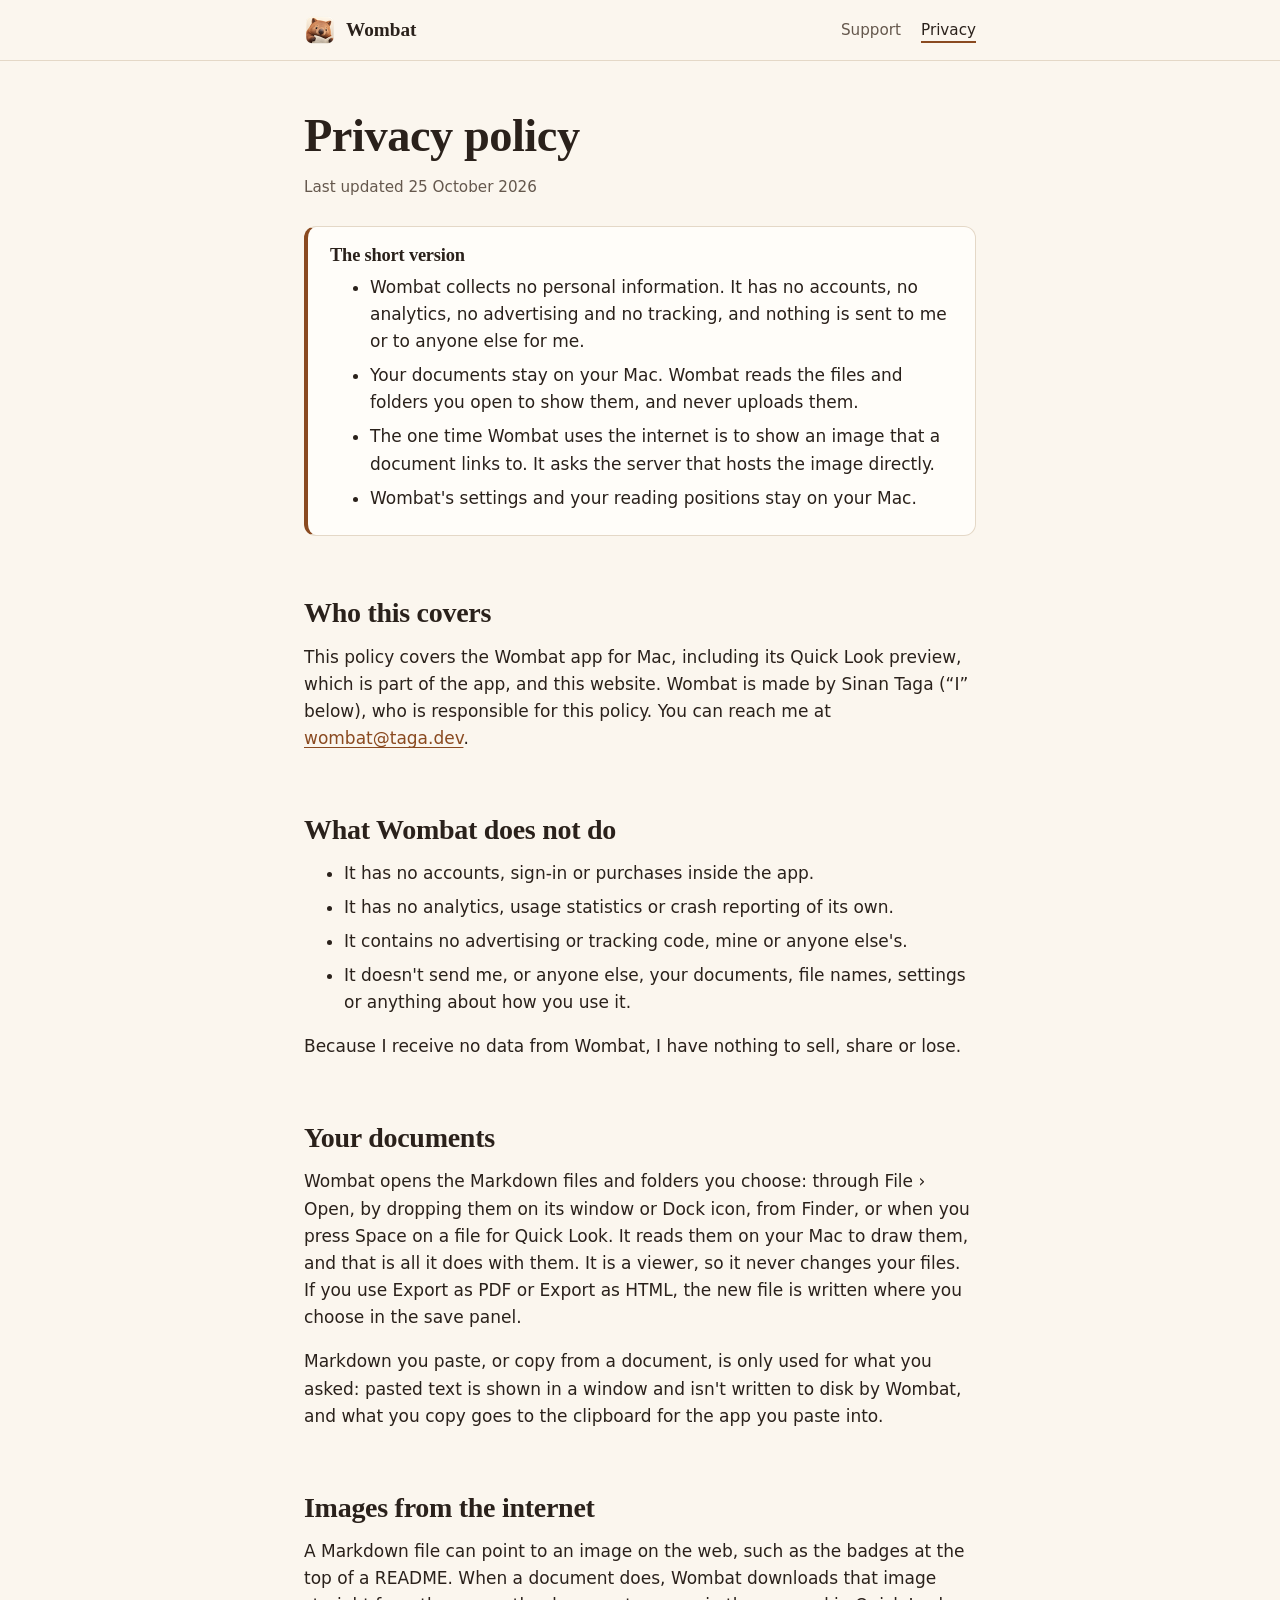
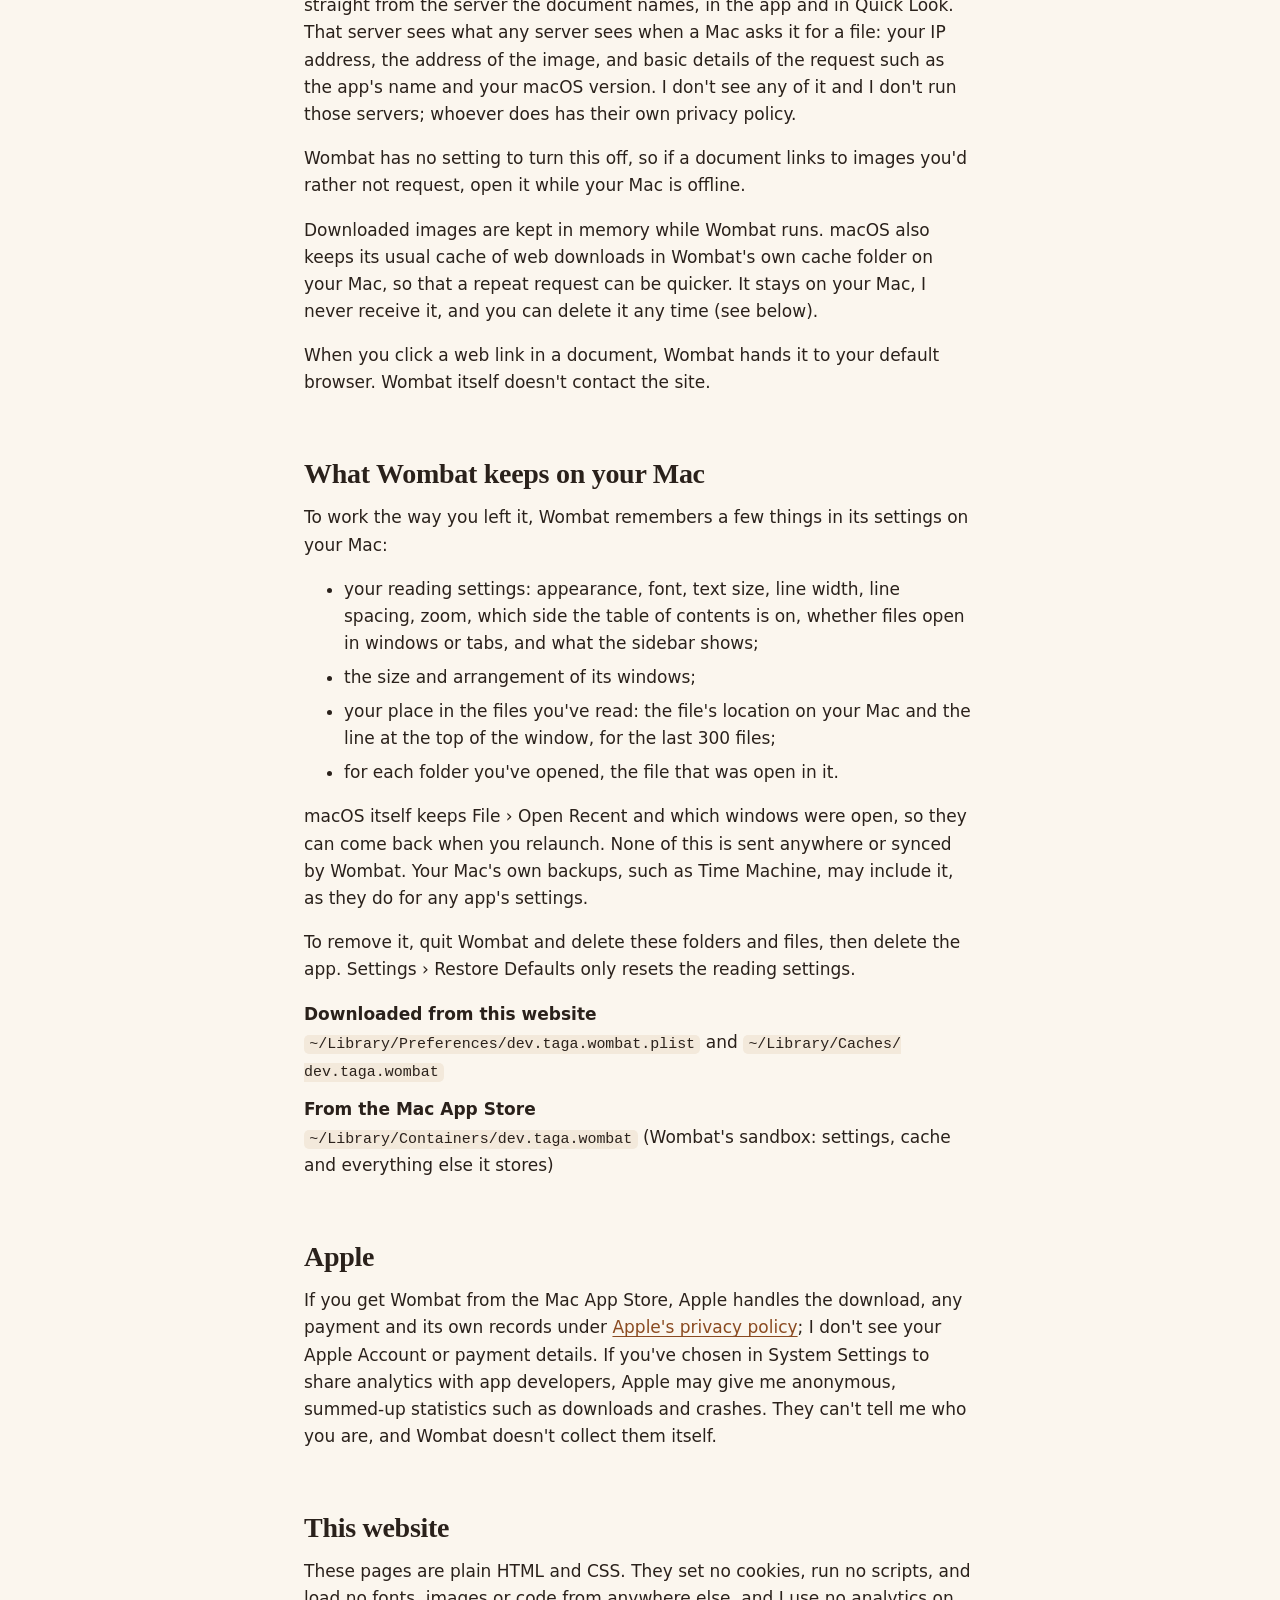
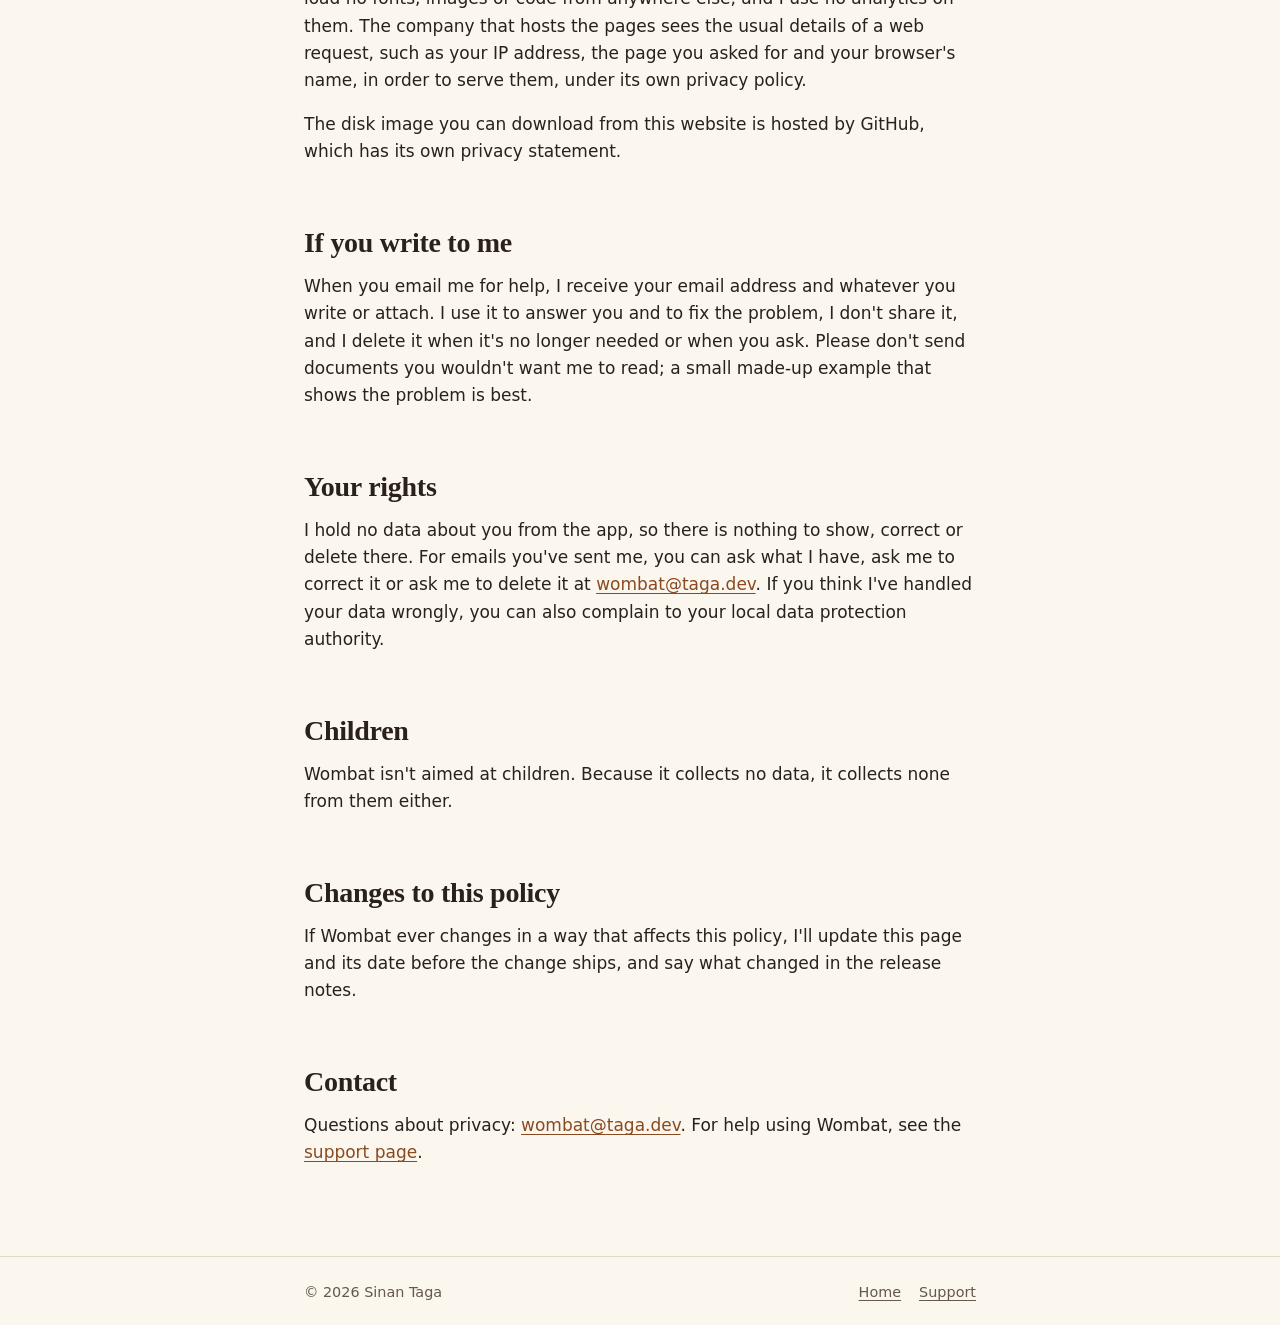
==== privacy.html @ 370853a5 "Site from md-viewer 182ed36" ====
<!doctype html>
<html lang="en">
<head>
<meta charset="utf-8">
<meta name="viewport" content="width=device-width, initial-scale=1">
<title>Privacy policy – Wombat</title>
<meta name="description" content="Wombat's privacy policy: no accounts, no analytics, no tracking. Your documents and settings stay on your Mac.">
<meta name="theme-color" content="#fbf6ee" media="(prefers-color-scheme: light)">
<meta name="theme-color" content="#16110d" media="(prefers-color-scheme: dark)">
<link rel="icon" type="image/png" href="img/icon-64.png">
<link rel="apple-touch-icon" href="img/icon-256.png">
<link rel="stylesheet" href="site.css">
</head>
<body>

<header class="site-header">
  <div class="wrap bar">
    <a class="brand" href="index.html"><img src="img/icon-64.png" width="32" height="32" alt="">Wombat</a>
    <nav aria-label="Main">
      <a href="support.html">Support</a>
      <a href="privacy.html" aria-current="page">Privacy</a>
    </nav>
  </div>
</header>

<main class="page">
  <div class="wrap">
    <h1>Privacy policy</h1>
    <p class="meta">Last updated <time datetime="2026-10-25">25 October 2026</time></p>

    <div class="summary">
      <h2>The short version</h2>
      <ul>
        <li>Wombat collects no personal information. It has no accounts, no analytics, no advertising and no tracking, and nothing is sent to me or to anyone else for me.</li>
        <li>Your documents stay on your Mac. Wombat reads the files and folders you open to show them, and never uploads them.</li>
        <li>The one time Wombat uses the internet is to show an image that a document links to. It asks the server that hosts the image directly.</li>
        <li>Wombat's settings and your reading positions stay on your Mac.</li>
      </ul>
    </div>

    <h2 id="who">Who this covers</h2>
    <p>This policy covers the Wombat app for Mac, including its Quick Look preview, which is part of the app, and this website. Wombat is made by Sinan Taga (&ldquo;I&rdquo; below), who is responsible for this policy. You can reach me at <a href="mailto:wombat@taga.dev">wombat@taga.dev</a>.</p>

    <h2 id="not-collected">What Wombat does not do</h2>
    <ul>
      <li>It has no accounts, sign-in or purchases inside the app.</li>
      <li>It has no analytics, usage statistics or crash reporting of its own.</li>
      <li>It contains no advertising or tracking code, mine or anyone else's.</li>
      <li>It doesn't send me, or anyone else, your documents, file names, settings or anything about how you use it.</li>
    </ul>
    <p>Because I receive no data from Wombat, I have nothing to sell, share or lose.</p>

    <h2 id="documents">Your documents</h2>
    <p>Wombat opens the Markdown files and folders you choose: through File &rsaquo; Open, by dropping them on its window or Dock icon, from Finder, or when you press Space on a file for Quick Look. It reads them on your Mac to draw them, and that is all it does with them. It is a viewer, so it never changes your files. If you use Export as PDF or Export as HTML, the new file is written where you choose in the save panel.</p>
    <p>Markdown you paste, or copy from a document, is only used for what you asked: pasted text is shown in a window and isn't written to disk by Wombat, and what you copy goes to the clipboard for the app you paste into.</p>

    <h2 id="images">Images from the internet</h2>
    <p>A Markdown file can point to an image on the web, such as the badges at the top of a README. When a document does, Wombat downloads that image straight from the server the document names, in the app and in Quick Look. That server sees what any server sees when a Mac asks it for a file: your IP address, the address of the image, and basic details of the request such as the app's name and your macOS version. I don't see any of it and I don't run those servers; whoever does has their own privacy policy.</p>
    <p>Wombat has no setting to turn this off, so if a document links to images you'd rather not request, open it while your Mac is offline.</p>
    <p>Downloaded images are kept in memory while Wombat runs. macOS also keeps its usual cache of web downloads in Wombat's own cache folder on your Mac, so that a repeat request can be quicker. It stays on your Mac, I never receive it, and you can delete it any time (see below).</p>
    <p>When you click a web link in a document, Wombat hands it to your default browser. Wombat itself doesn't contact the site.</p>

    <h2 id="stored">What Wombat keeps on your Mac</h2>
    <p>To work the way you left it, Wombat remembers a few things in its settings on your Mac:</p>
    <ul>
      <li>your reading settings: appearance, font, text size, line width, line spacing, zoom, which side the table of contents is on, whether files open in windows or tabs, and what the sidebar shows;</li>
      <li>the size and arrangement of its windows;</li>
      <li>your place in the files you've read: the file's location on your Mac and the line at the top of the window, for the last 300 files;</li>
      <li>for each folder you've opened, the file that was open in it.</li>
    </ul>
    <p>macOS itself keeps File &rsaquo; Open Recent and which windows were open, so they can come back when you relaunch. None of this is sent anywhere or synced by Wombat. Your Mac's own backups, such as Time Machine, may include it, as they do for any app's settings.</p>
    <p>To remove it, quit Wombat and delete these folders and files, then delete the app. Settings &rsaquo; Restore Defaults only resets the reading settings.</p>
    <!-- Bundle IDs and paths below must match the shipped builds. If the App Store build uses another bundle ID, update them. -->
    <dl class="paths">
      <dt>Downloaded from this website</dt>
      <dd><code>~/Library/<wbr>Preferences/<wbr>dev.taga.wombat.plist</code> and <code>~/Library/<wbr>Caches/<wbr>dev.taga.wombat</code></dd>
      <dt>From the Mac App Store</dt>
      <dd><code>~/Library/<wbr>Containers/<wbr>dev.taga.wombat</code> (Wombat's sandbox: settings, cache and everything else it stores)</dd>
    </dl>

    <h2 id="apple">Apple</h2>
    <p>If you get Wombat from the Mac App Store, Apple handles the download, any payment and its own records under <a href="https://www.apple.com/legal/privacy/">Apple's privacy policy</a>; I don't see your Apple Account or payment details. If you've chosen in System Settings to share analytics with app developers, Apple may give me anonymous, summed-up statistics such as downloads and crashes. They can't tell me who you are, and Wombat doesn't collect them itself.</p>

    <h2 id="website">This website</h2>
    <p>These pages are plain HTML and CSS. They set no cookies, run no scripts, and load no fonts, images or code from anywhere else, and I use no analytics on them. The company that hosts the pages sees the usual details of a web request, such as your IP address, the page you asked for and your browser's name, in order to serve them, under its own privacy policy.</p>
    <!-- If the disk image is hosted somewhere other than GitHub Releases, change the next sentence. -->
    <p>The disk image you can download from this website is hosted by GitHub, which has its own privacy statement.</p>

    <h2 id="email">If you write to me</h2>
    <p>When you email me for help, I receive your email address and whatever you write or attach. I use it to answer you and to fix the problem, I don't share it, and I delete it when it's no longer needed or when you ask. Please don't send documents you wouldn't want me to read; a small made-up example that shows the problem is best.</p>

    <h2 id="rights">Your rights</h2>
    <p>I hold no data about you from the app, so there is nothing to show, correct or delete there. For emails you've sent me, you can ask what I have, ask me to correct it or ask me to delete it at <a href="mailto:wombat@taga.dev">wombat@taga.dev</a>. If you think I've handled your data wrongly, you can also complain to your local data protection authority.</p>

    <h2 id="children">Children</h2>
    <p>Wombat isn't aimed at children. Because it collects no data, it collects none from them either.</p>

    <h2 id="changes">Changes to this policy</h2>
    <p>If Wombat ever changes in a way that affects this policy, I'll update this page and its date before the change ships, and say what changed in the release notes.</p>

    <h2 id="contact">Contact</h2>
    <p>Questions about privacy: <a href="mailto:wombat@taga.dev">wombat@taga.dev</a>. For help using Wombat, see the <a href="support.html">support page</a>.</p>
  </div>
</main>

<footer class="site-footer">
  <div class="wrap bar">
    <p>&copy; 2026 Sinan Taga</p>
    <div class="links">
      <a href="index.html">Home</a>
      <a href="support.html">Support</a>
    </div>
  </div>
</footer>

</body>
</html>
---- site.css ----
/* Wombat's site: plain CSS, system fonts, light and dark by the visitor's system setting. */

:root {
  color-scheme: light dark;

  --bg: #fbf6ee;
  --surface: #fffdf9;
  --soft: #f3e9db;
  --text: #2a211b;
  --muted: #65584d;
  --line: #e4d8c7;
  --accent: #8a4a20;
  --accent-hover: #6b3716;
  --on-accent: #ffffff;
  --flag-bg: #fff0b3;
  --flag-text: #5b4300;
  --shadow: 0 1px 2px rgb(60 40 20 / 0.08), 0 14px 34px -10px rgb(60 40 20 / 0.22);

  --serif: ui-serif, "New York", "Iowan Old Style", Georgia, serif;
  --sans: system-ui, -apple-system, "SF Pro Text", "Segoe UI", Roboto, "Helvetica Neue", sans-serif;
  --mono: ui-monospace, "SF Mono", Menlo, Consolas, monospace;
}

@media (prefers-color-scheme: dark) {
  :root {
    --bg: #16110d;
    --surface: #1f1813;
    --soft: #261d16;
    --text: #f1e7db;
    --muted: #b8a999;
    --line: #3a2e25;
    --accent: #e6a975;
    --accent-hover: #f3c4a0;
    --on-accent: #1c1410;
    --flag-bg: #4a3a0c;
    --flag-text: #ffe9a3;
    --shadow: 0 1px 2px rgb(0 0 0 / 0.4), 0 14px 34px -10px rgb(0 0 0 / 0.65);
  }
}

*,
*::before,
*::after {
  box-sizing: border-box;
}

html {
  -webkit-text-size-adjust: 100%;
  text-size-adjust: 100%;
}

body {
  margin: 0;
  background: var(--bg);
  color: var(--text);
  font: 1.0625rem/1.6 var(--sans);
  -webkit-font-smoothing: antialiased;
  display: flex;
  flex-direction: column;
  min-height: 100vh;
  min-height: 100dvh;
}

main {
  flex: 1;
}

img {
  max-width: 100%;
  height: auto;
}

a {
  color: var(--accent);
  text-underline-offset: 0.18em;
}

a:hover {
  color: var(--accent-hover);
}

:focus-visible {
  outline: 3px solid var(--accent);
  outline-offset: 3px;
  border-radius: 4px;
}

/* ---------- layout ---------- */

.wrap {
  width: 100%;
  max-width: 44rem;
  margin-inline: auto;
  padding-inline: 16px;
}

.wrap.wide {
  max-width: 68rem;
}

/* ---------- header and footer ---------- */

.site-header {
  border-bottom: 1px solid var(--line);
}

.site-header .bar {
  display: flex;
  align-items: center;
  justify-content: space-between;
  gap: 16px;
  padding-block: 14px;
}

.brand {
  display: inline-flex;
  align-items: center;
  gap: 10px;
  color: var(--text);
  font: 700 1.2rem/1 var(--serif);
  text-decoration: none;
}

.brand:hover {
  color: var(--text);
}

.brand img {
  display: block;
  border-radius: 8px;
}

.site-header nav {
  display: flex;
  gap: 20px;
}

.site-header nav a {
  color: var(--muted);
  font-size: 0.95rem;
  text-decoration: none;
}

.site-header nav a:hover,
.site-header nav a[aria-current="page"] {
  color: var(--text);
}

.site-header nav a[aria-current="page"] {
  text-decoration: underline;
  text-decoration-color: var(--accent);
  text-decoration-thickness: 2px;
  text-underline-offset: 6px;
}

.site-footer {
  margin-top: 72px;
  border-top: 1px solid var(--line);
  color: var(--muted);
  font-size: 0.9rem;
}

.site-footer .bar {
  display: flex;
  flex-wrap: wrap;
  justify-content: space-between;
  gap: 8px 24px;
  padding-block: 24px;
}

.site-footer p {
  margin: 0;
}

.site-footer a {
  color: var(--muted);
}

.site-footer a:hover {
  color: var(--text);
}

.site-footer .links {
  display: flex;
  gap: 18px;
}

/* ---------- type ---------- */

h1,
h2 {
  font-family: var(--serif);
  font-weight: 700;
  line-height: 1.15;
  letter-spacing: -0.01em;
  text-wrap: balance;
}

h1 {
  margin: 0 0 0.4em;
  font-size: clamp(2.1rem, 6vw, 2.9rem);
}

h2 {
  margin: 2.2em 0 0.5em;
  font-size: clamp(1.45rem, 4vw, 1.75rem);
}

h3 {
  margin: 1.8em 0 0.3em;
  font-size: 1.1rem;
  line-height: 1.3;
  text-wrap: balance;
}

p,
ul,
ol {
  margin: 0 0 1em;
}

li {
  margin-bottom: 0.4em;
}

li > ul,
li > ol {
  margin-top: 0.4em;
}

:is(h2, h3)[id] {
  scroll-margin-top: 16px;
}

code,
kbd {
  font-family: var(--mono);
  font-size: 0.88em;
}

code {
  padding: 0.1em 0.35em;
  border-radius: 5px;
  background: var(--soft);
  overflow-wrap: anywhere;
}

kbd {
  display: inline-block;
  padding: 0.05em 0.4em;
  border: 1px solid var(--line);
  border-bottom-width: 2px;
  border-radius: 5px;
  background: var(--surface);
  font-family: var(--sans);
  font-size: 0.85em;
  line-height: 1.35;
  white-space: nowrap;
}

hr {
  margin: 2.5em 0;
  border: 0;
  border-top: 1px solid var(--line);
}

.lede {
  color: var(--muted);
  font-size: 1.25rem;
  line-height: 1.45;
  text-wrap: pretty;
}

.note {
  color: var(--muted);
  font-size: 0.95rem;
}

.meta {
  color: var(--muted);
  font-size: 0.95rem;
}

/* A contact address nobody has filled in yet shows highlighted. Once CONTACT_EMAIL is replaced
   by a real address, the rule stops matching and the link looks like any other. */
a[href$="CONTACT_EMAIL"] {
  padding: 0.05em 0.35em;
  border-radius: 5px;
  background: var(--flag-bg);
  color: var(--flag-text);
  outline: 1px dashed currentcolor;
}

/* ---------- article pages (privacy, support) ---------- */

.page {
  padding-top: 48px;
}

.page > .wrap > h1 + .meta {
  margin-top: -0.4em;
}

.summary {
  margin: 1.6em 0 0;
  padding: 18px 22px 6px;
  border: 1px solid var(--line);
  border-left: 4px solid var(--accent);
  border-radius: 12px;
  background: var(--surface);
}

.summary h2 {
  margin: 0 0 0.4em;
  font-size: 1.15rem;
}

.contents {
  margin: 1.4em 0 0;
  padding: 0;
  list-style: none;
  display: grid;
  gap: 0.2em 24px;
  grid-template-columns: repeat(auto-fit, minmax(14rem, 1fr));
}

.contents li {
  margin: 0;
}

.contents a {
  display: block;
  padding-block: 0.2em;
}

dl.paths {
  margin: 0 0 1em;
}

dl.paths dt {
  margin-top: 0.6em;
  font-weight: 600;
}

dl.paths dd {
  margin: 0.1em 0 0;
}

/* ---------- home page ---------- */

.hero {
  display: grid;
  gap: 40px 56px;
  align-items: center;
  padding-block: 56px 8px;
}

@media (min-width: 52rem) {
  .hero {
    grid-template-columns: minmax(0, 1fr) minmax(0, 26rem);
  }
}

.hero .icon {
  display: block;
  margin-bottom: 18px;
  border-radius: 24px;
}

.hero h1 {
  font-size: clamp(2.6rem, 8vw, 3.8rem);
}

.shot {
  margin: 0;
}

.shot .frame {
  overflow: hidden;
  border: 1px solid var(--line);
  border-radius: 14px;
  background: var(--surface);
  box-shadow: var(--shadow);
}

/* Beside the text, the screenshot is cut off and fades out; stacked below it, it shows whole. */
@media (min-width: 52rem) {
  .shot .frame {
    max-height: 34rem;
    -webkit-mask-image: linear-gradient(#000 82%, transparent);
    mask-image: linear-gradient(#000 82%, transparent);
  }
}

.shot img {
  display: block;
  width: 100%;
}

.shot figcaption {
  margin-top: 10px;
  color: var(--muted);
  font-size: 0.9rem;
}

.button {
  display: inline-block;
  padding: 0.7em 1.4em;
  border: 1px solid transparent;
  border-radius: 999px;
  background: var(--accent);
  color: var(--on-accent);
  font: 600 1.05rem/1.2 var(--sans);
  text-decoration: none;
}

.button:hover {
  background: var(--accent-hover);
  color: var(--on-accent);
}

button.button:disabled {
  border: 1px dashed var(--muted);
  background: transparent;
  color: var(--muted);
  cursor: not-allowed;
}

/* The download is off until a notarized disk image exists: see site/README.md, "Turn the
   download on". data-state="off" shows the first block, data-state="on" the second. */
.download {
  margin-top: 28px;
}

.download .note {
  margin: 10px 0 0;
}

.download[data-state="off"] .on,
.download[data-state="on"] .off {
  display: none;
}

.features {
  display: grid;
  gap: 16px;
  grid-template-columns: repeat(auto-fit, minmax(17rem, 1fr));
  margin-top: 24px;
}

.feature {
  padding: 20px 22px 6px;
  border: 1px solid var(--line);
  border-radius: 14px;
  background: var(--surface);
}

.feature h3 {
  margin: 0 0 0.35em;
  font-family: var(--serif);
  font-size: 1.2rem;
}

.feature p {
  color: var(--muted);
  font-size: 0.98rem;
  line-height: 1.55;
}

.section-title {
  margin-top: 72px;
}

.section-title + .lede {
  margin-top: -0.2em;
}

.feature a,
.summary a {
  text-underline-offset: 0.18em;
}

@media (max-width: 30rem) {
  .page {
    padding-top: 32px;
  }

  .hero {
    padding-top: 36px;
  }

  .site-header nav {
    gap: 16px;
  }
}

@media print {
  .site-header nav,
  .download {
    display: none;
  }
}
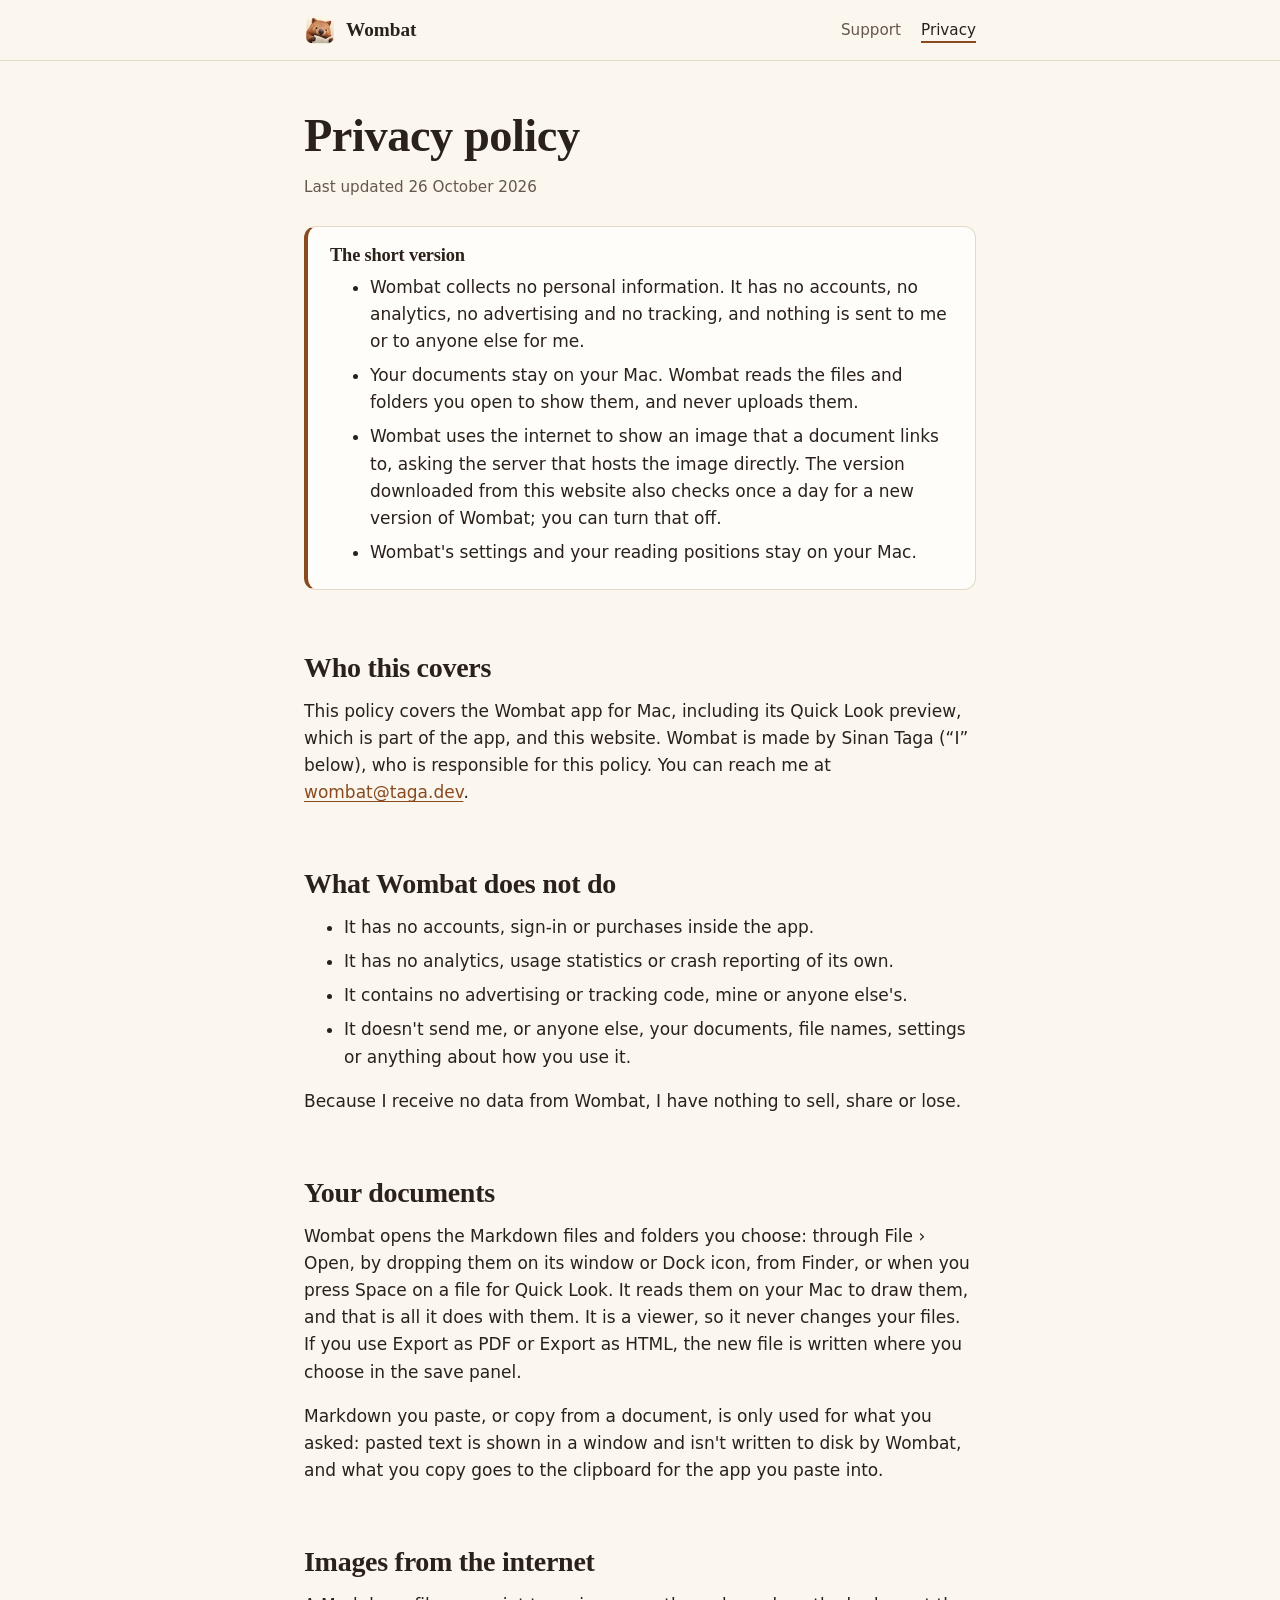
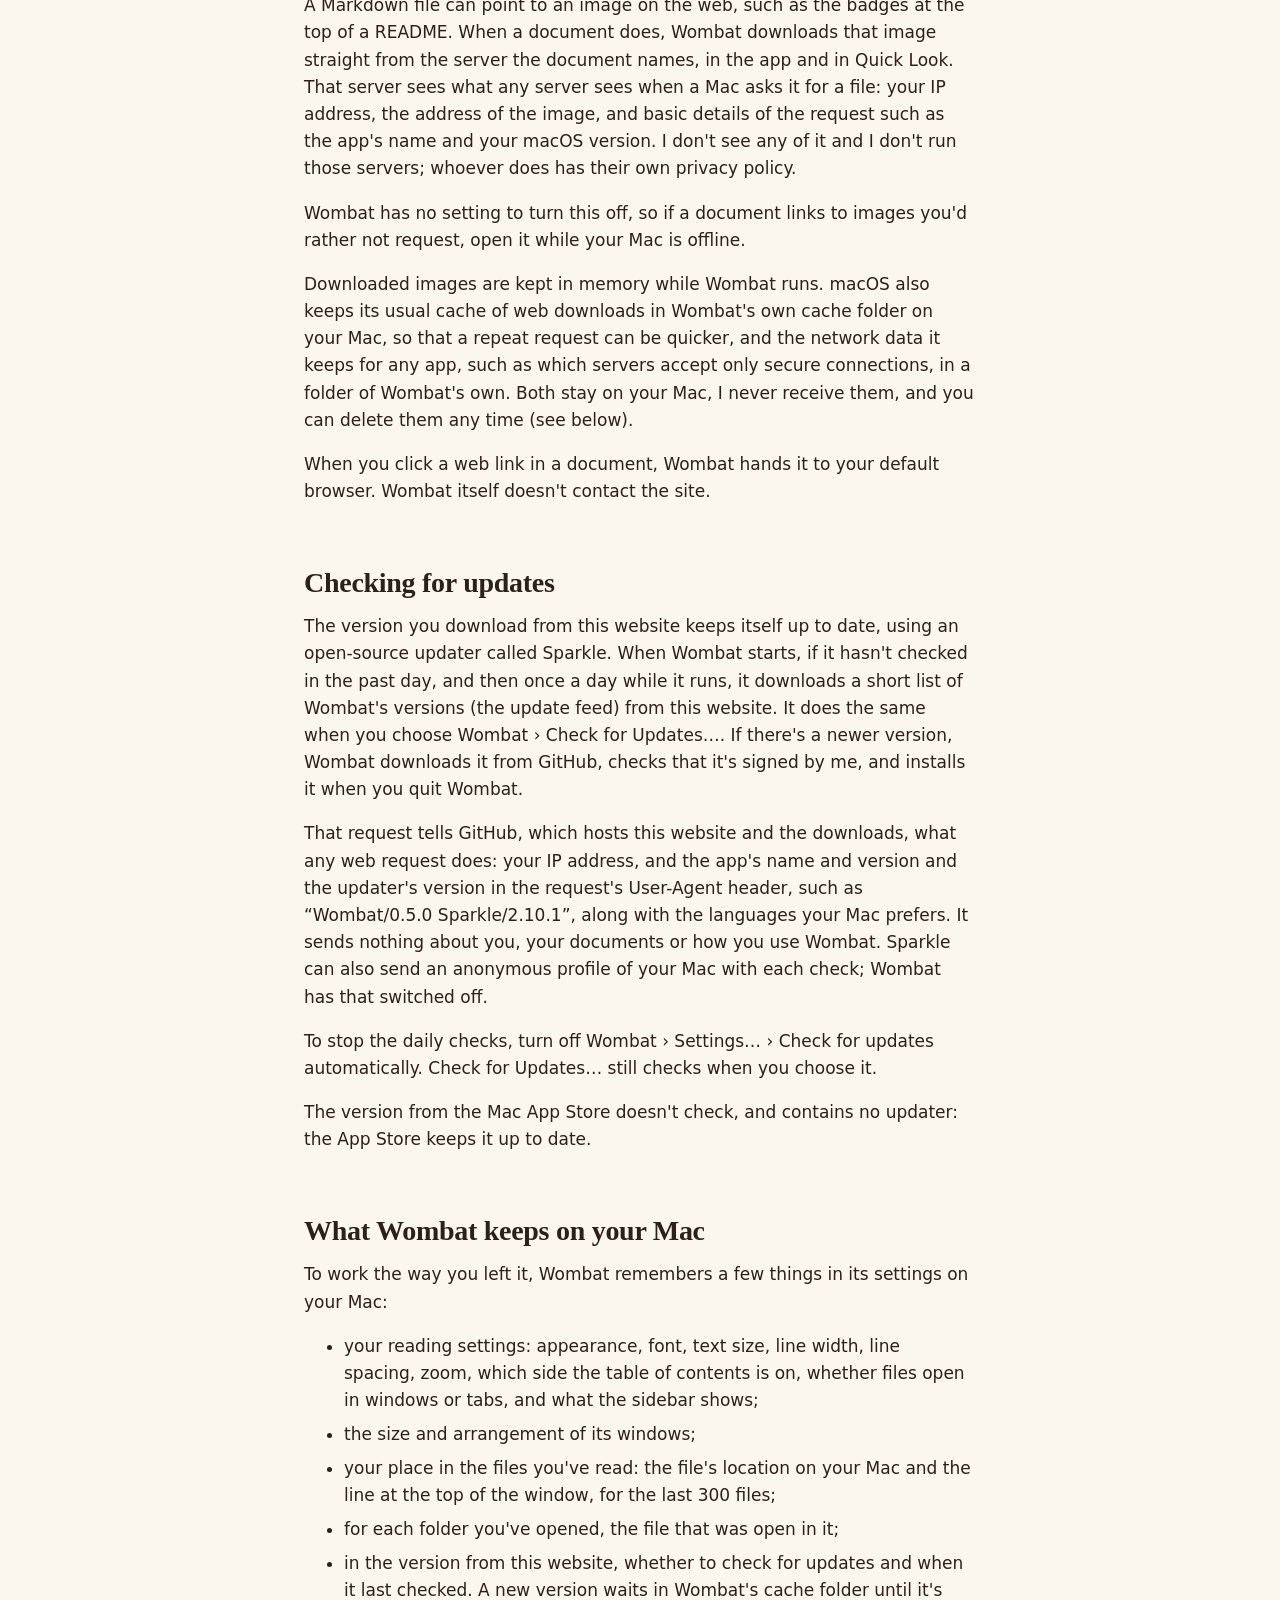
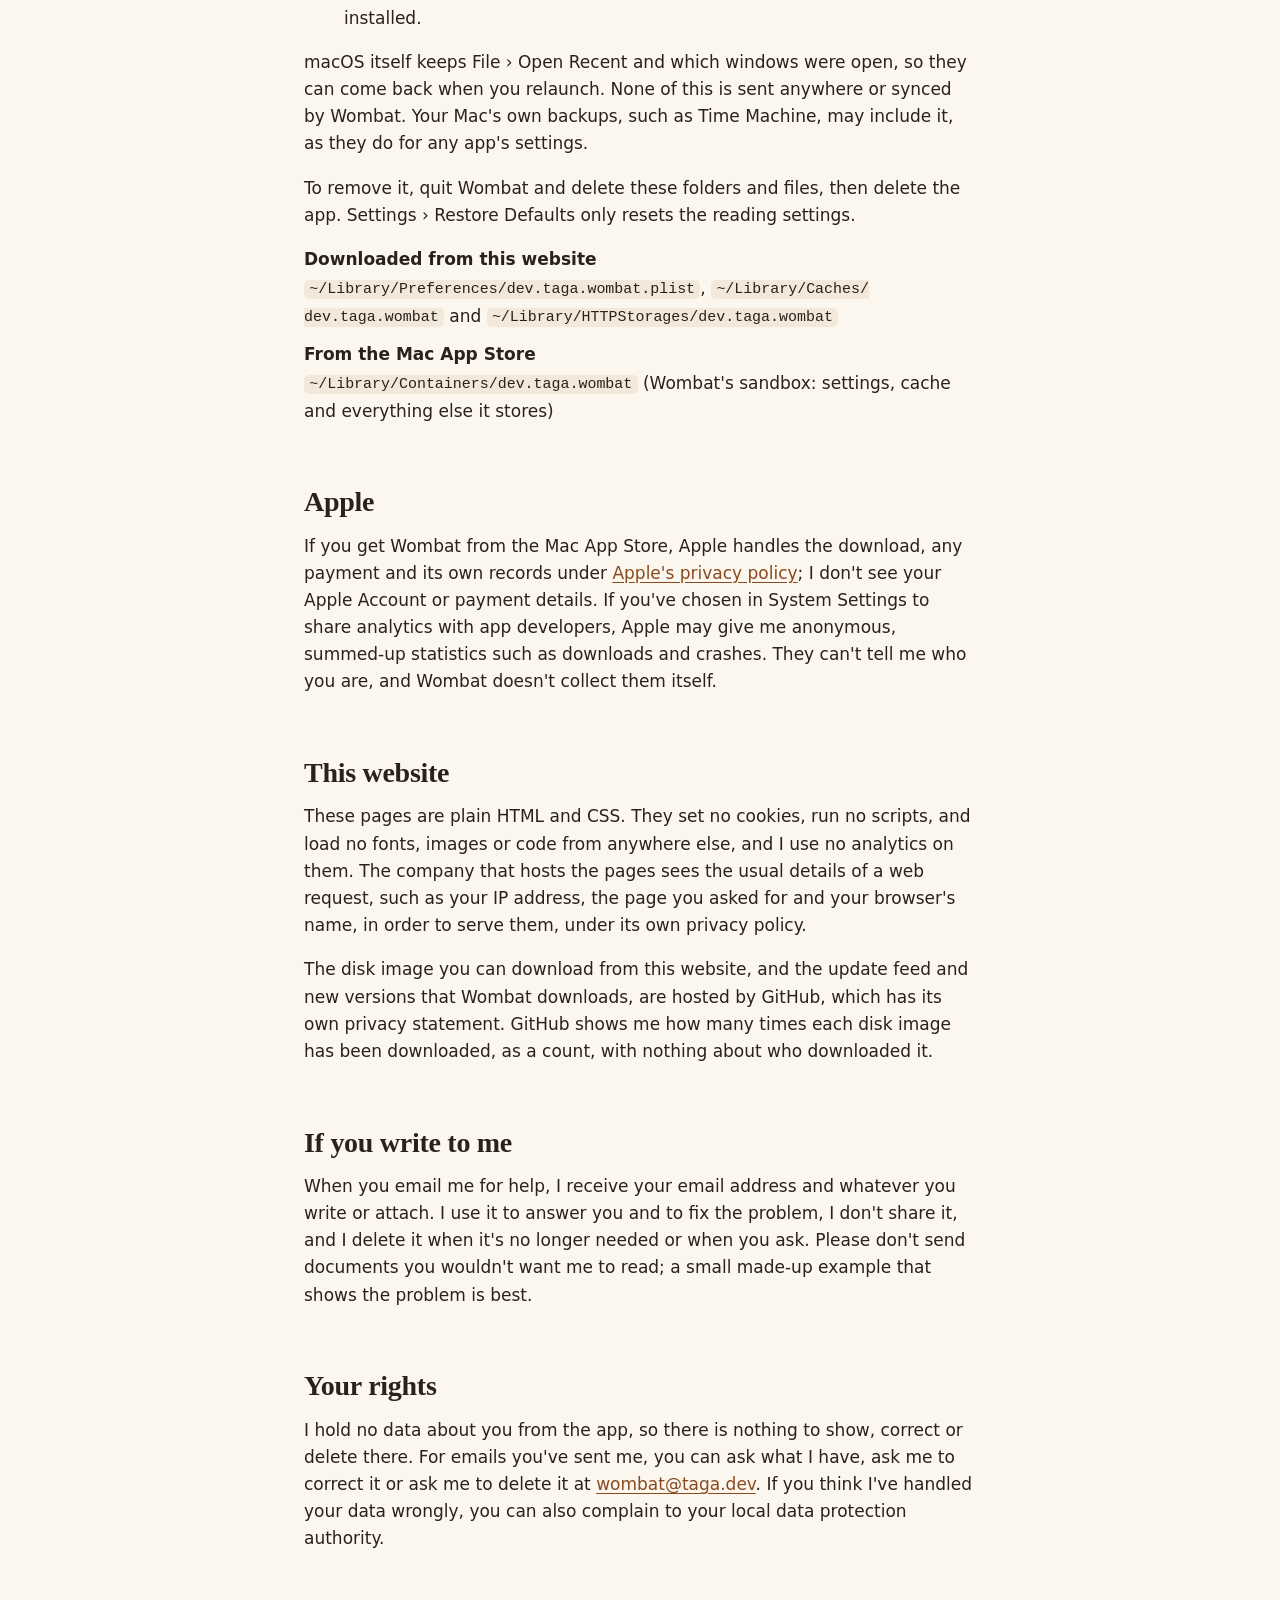
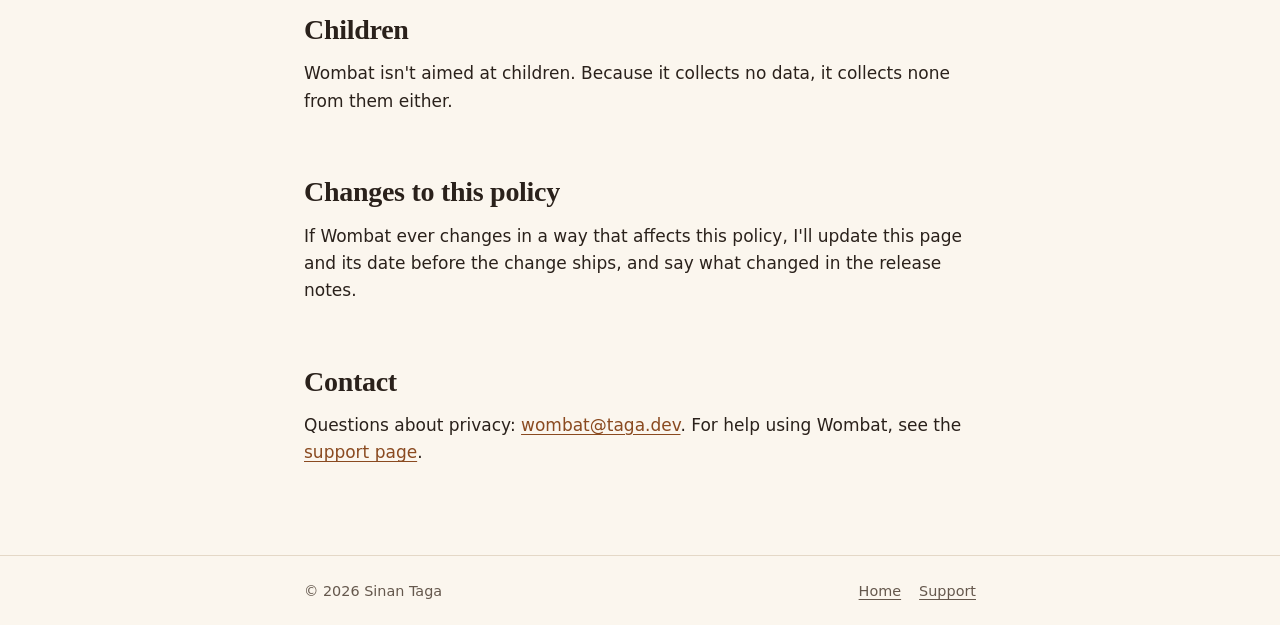
==== commit b16ef6bc: "Site from md-viewer fc6116d" ====
--- a/privacy.html
+++ b/privacy.html
@@ -26,14 +26,14 @@
 <main class="page">
   <div class="wrap">
     <h1>Privacy policy</h1>
-    <p class="meta">Last updated <time datetime="2026-10-25">25 October 2026</time></p>
+    <p class="meta">Last updated <time datetime="2026-10-26">26 October 2026</time></p>
 
     <div class="summary">
       <h2>The short version</h2>
       <ul>
         <li>Wombat collects no personal information. It has no accounts, no analytics, no advertising and no tracking, and nothing is sent to me or to anyone else for me.</li>
         <li>Your documents stay on your Mac. Wombat reads the files and folders you open to show them, and never uploads them.</li>
-        <li>The one time Wombat uses the internet is to show an image that a document links to. It asks the server that hosts the image directly.</li>
+        <li>Wombat uses the internet to show an image that a document links to, asking the server that hosts the image directly. The version downloaded from this website also checks once a day for a new version of Wombat; you can turn that off.</li>
         <li>Wombat's settings and your reading positions stay on your Mac.</li>
       </ul>
     </div>
@@ -57,8 +57,14 @@
     <h2 id="images">Images from the internet</h2>
     <p>A Markdown file can point to an image on the web, such as the badges at the top of a README. When a document does, Wombat downloads that image straight from the server the document names, in the app and in Quick Look. That server sees what any server sees when a Mac asks it for a file: your IP address, the address of the image, and basic details of the request such as the app's name and your macOS version. I don't see any of it and I don't run those servers; whoever does has their own privacy policy.</p>
     <p>Wombat has no setting to turn this off, so if a document links to images you'd rather not request, open it while your Mac is offline.</p>
-    <p>Downloaded images are kept in memory while Wombat runs. macOS also keeps its usual cache of web downloads in Wombat's own cache folder on your Mac, so that a repeat request can be quicker. It stays on your Mac, I never receive it, and you can delete it any time (see below).</p>
+    <p>Downloaded images are kept in memory while Wombat runs. macOS also keeps its usual cache of web downloads in Wombat's own cache folder on your Mac, so that a repeat request can be quicker, and the network data it keeps for any app, such as which servers accept only secure connections, in a folder of Wombat's own. Both stay on your Mac, I never receive them, and you can delete them any time (see below).</p>
     <p>When you click a web link in a document, Wombat hands it to your default browser. Wombat itself doesn't contact the site.</p>
+
+    <h2 id="updates">Checking for updates</h2>
+    <p>The version you download from this website keeps itself up to date, using an open-source updater called Sparkle. When Wombat starts, if it hasn't checked in the past day, and then once a day while it runs, it downloads a short list of Wombat's versions (the update feed) from this website. It does the same when you choose Wombat &rsaquo; Check for Updates…. If there's a newer version, Wombat downloads it from GitHub, checks that it's signed by me, and installs it when you quit Wombat.</p>
+    <p>That request tells GitHub, which hosts this website and the downloads, what any web request does: your IP address, and the app's name and version and the updater's version in the request's User-Agent header, such as &ldquo;Wombat/0.5.0 Sparkle/2.10.1&rdquo;, along with the languages your Mac prefers. It sends nothing about you, your documents or how you use Wombat. Sparkle can also send an anonymous profile of your Mac with each check; Wombat has that switched off.</p>
+    <p>To stop the daily checks, turn off Wombat &rsaquo; Settings… &rsaquo; Check for updates automatically. Check for Updates… still checks when you choose it.</p>
+    <p>The version from the Mac App Store doesn't check, and contains no updater: the App Store keeps it up to date.</p>
 
     <h2 id="stored">What Wombat keeps on your Mac</h2>
     <p>To work the way you left it, Wombat remembers a few things in its settings on your Mac:</p>
@@ -66,14 +72,15 @@
       <li>your reading settings: appearance, font, text size, line width, line spacing, zoom, which side the table of contents is on, whether files open in windows or tabs, and what the sidebar shows;</li>
       <li>the size and arrangement of its windows;</li>
       <li>your place in the files you've read: the file's location on your Mac and the line at the top of the window, for the last 300 files;</li>
-      <li>for each folder you've opened, the file that was open in it.</li>
+      <li>for each folder you've opened, the file that was open in it;</li>
+      <li>in the version from this website, whether to check for updates and when it last checked. A new version waits in Wombat's cache folder until it's installed.</li>
     </ul>
     <p>macOS itself keeps File &rsaquo; Open Recent and which windows were open, so they can come back when you relaunch. None of this is sent anywhere or synced by Wombat. Your Mac's own backups, such as Time Machine, may include it, as they do for any app's settings.</p>
     <p>To remove it, quit Wombat and delete these folders and files, then delete the app. Settings &rsaquo; Restore Defaults only resets the reading settings.</p>
     <!-- Bundle IDs and paths below must match the shipped builds. If the App Store build uses another bundle ID, update them. -->
     <dl class="paths">
       <dt>Downloaded from this website</dt>
-      <dd><code>~/Library/<wbr>Preferences/<wbr>dev.taga.wombat.plist</code> and <code>~/Library/<wbr>Caches/<wbr>dev.taga.wombat</code></dd>
+      <dd><code>~/Library/<wbr>Preferences/<wbr>dev.taga.wombat.plist</code>, <code>~/Library/<wbr>Caches/<wbr>dev.taga.wombat</code> and <code>~/Library/<wbr>HTTPStorages/<wbr>dev.taga.wombat</code></dd>
       <dt>From the Mac App Store</dt>
       <dd><code>~/Library/<wbr>Containers/<wbr>dev.taga.wombat</code> (Wombat's sandbox: settings, cache and everything else it stores)</dd>
     </dl>
@@ -84,7 +91,7 @@
     <h2 id="website">This website</h2>
     <p>These pages are plain HTML and CSS. They set no cookies, run no scripts, and load no fonts, images or code from anywhere else, and I use no analytics on them. The company that hosts the pages sees the usual details of a web request, such as your IP address, the page you asked for and your browser's name, in order to serve them, under its own privacy policy.</p>
     <!-- If the disk image is hosted somewhere other than GitHub Releases, change the next sentence. -->
-    <p>The disk image you can download from this website is hosted by GitHub, which has its own privacy statement.</p>
+    <p>The disk image you can download from this website, and the update feed and new versions that Wombat downloads, are hosted by GitHub, which has its own privacy statement. GitHub shows me how many times each disk image has been downloaded, as a count, with nothing about who downloaded it.</p>
 
     <h2 id="email">If you write to me</h2>
     <p>When you email me for help, I receive your email address and whatever you write or attach. I use it to answer you and to fix the problem, I don't share it, and I delete it when it's no longer needed or when you ask. Please don't send documents you wouldn't want me to read; a small made-up example that shows the problem is best.</p>
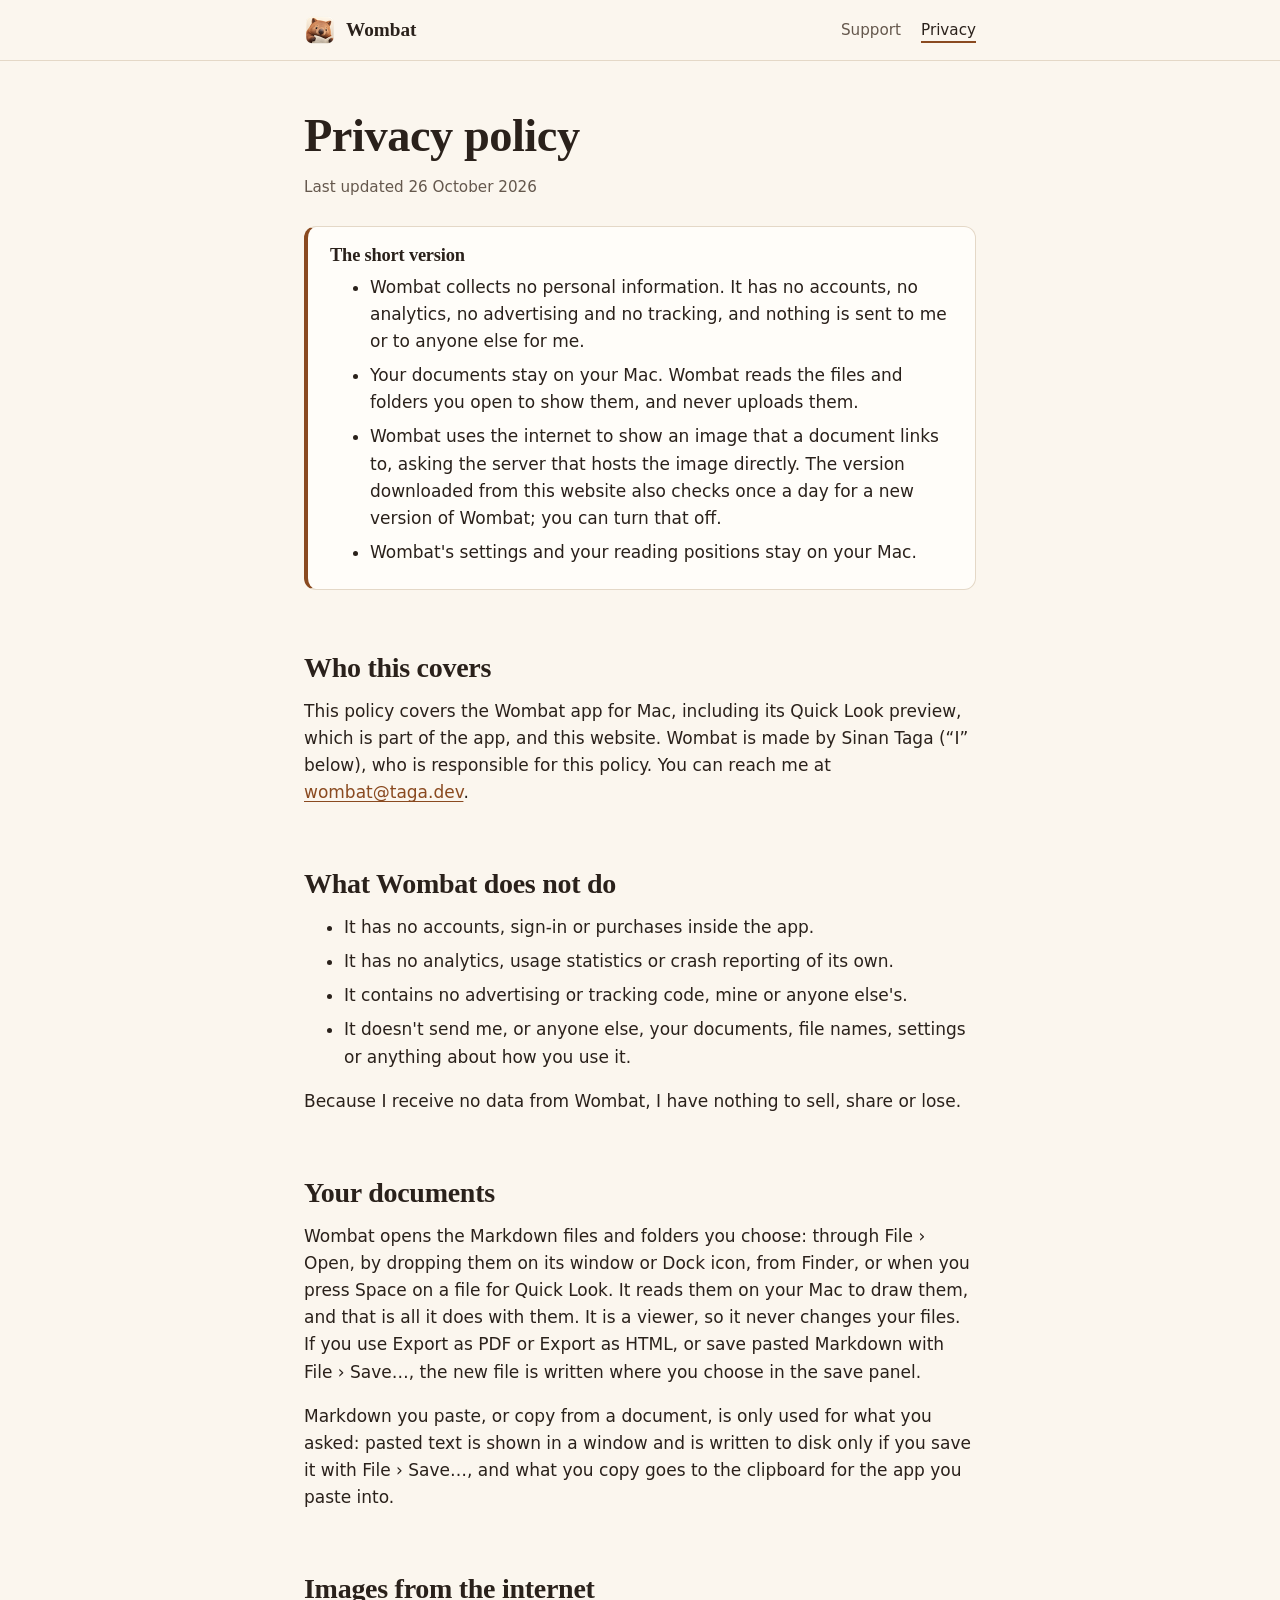
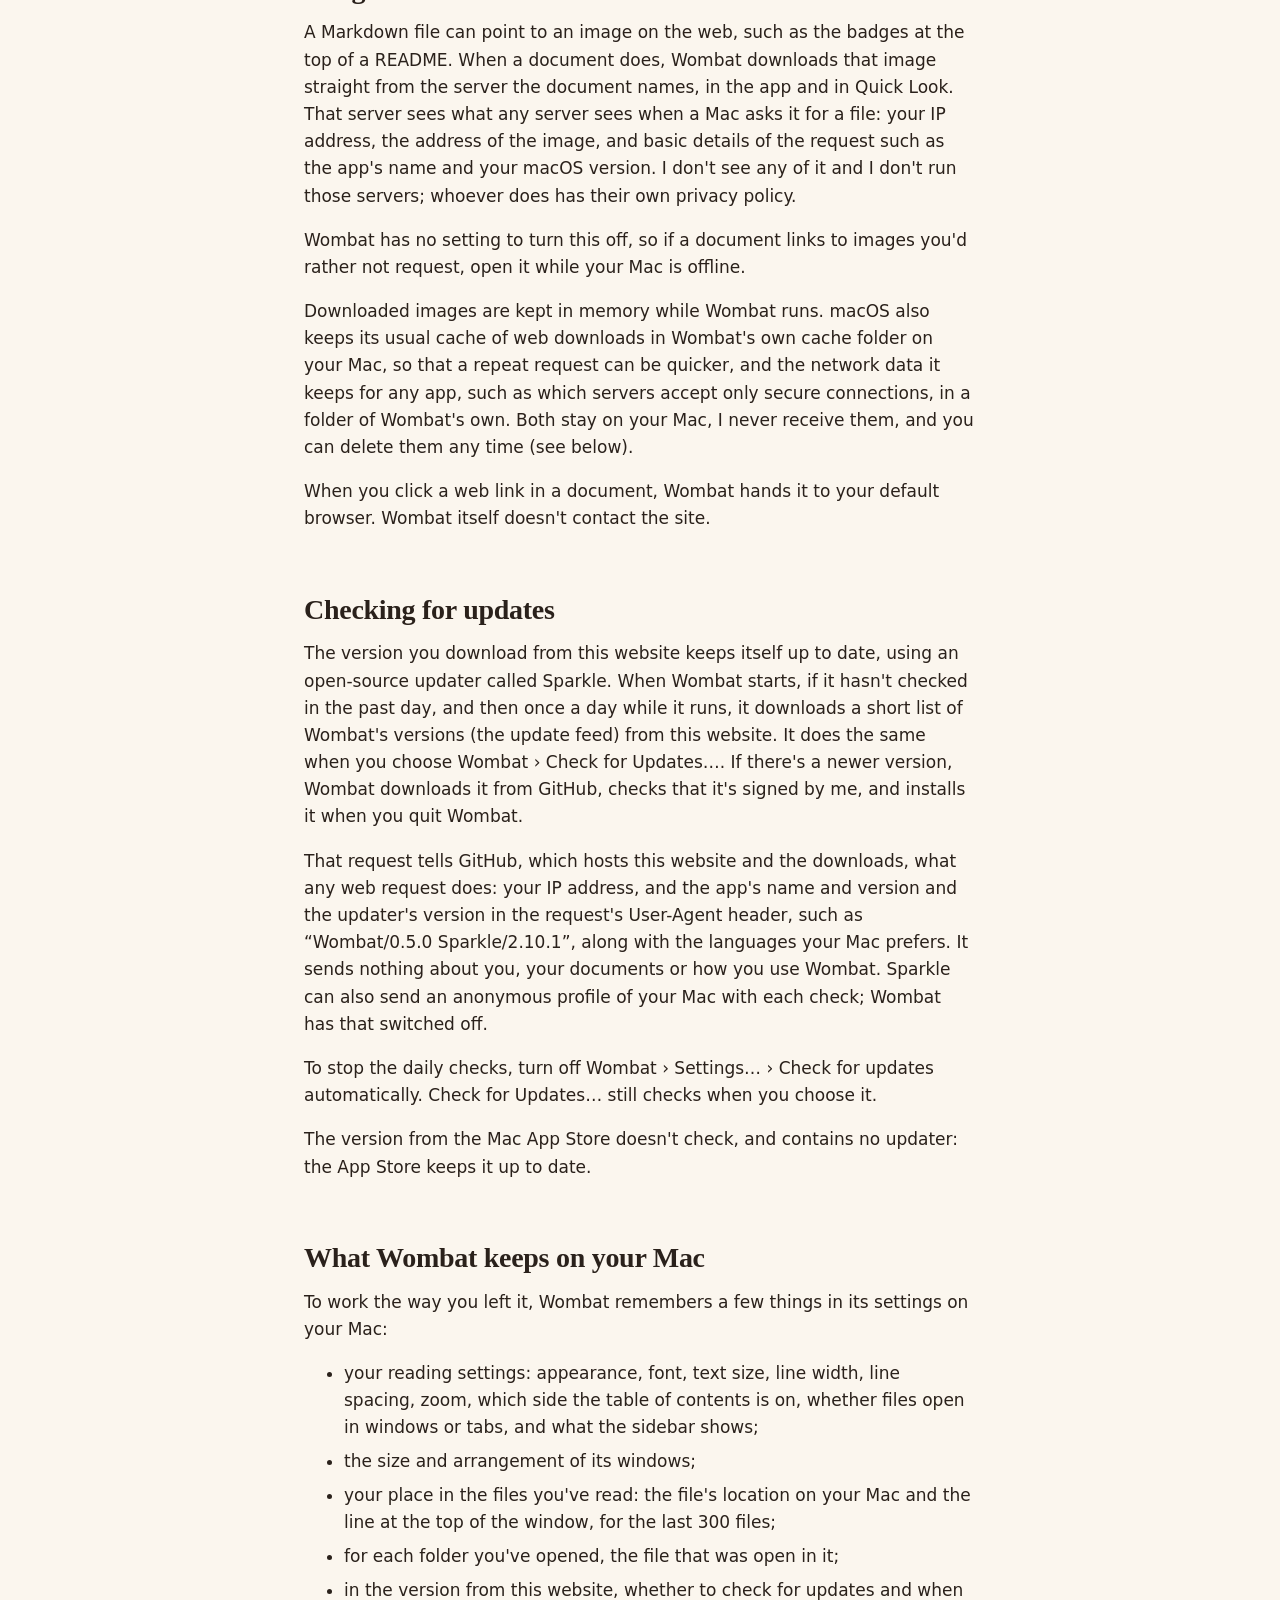
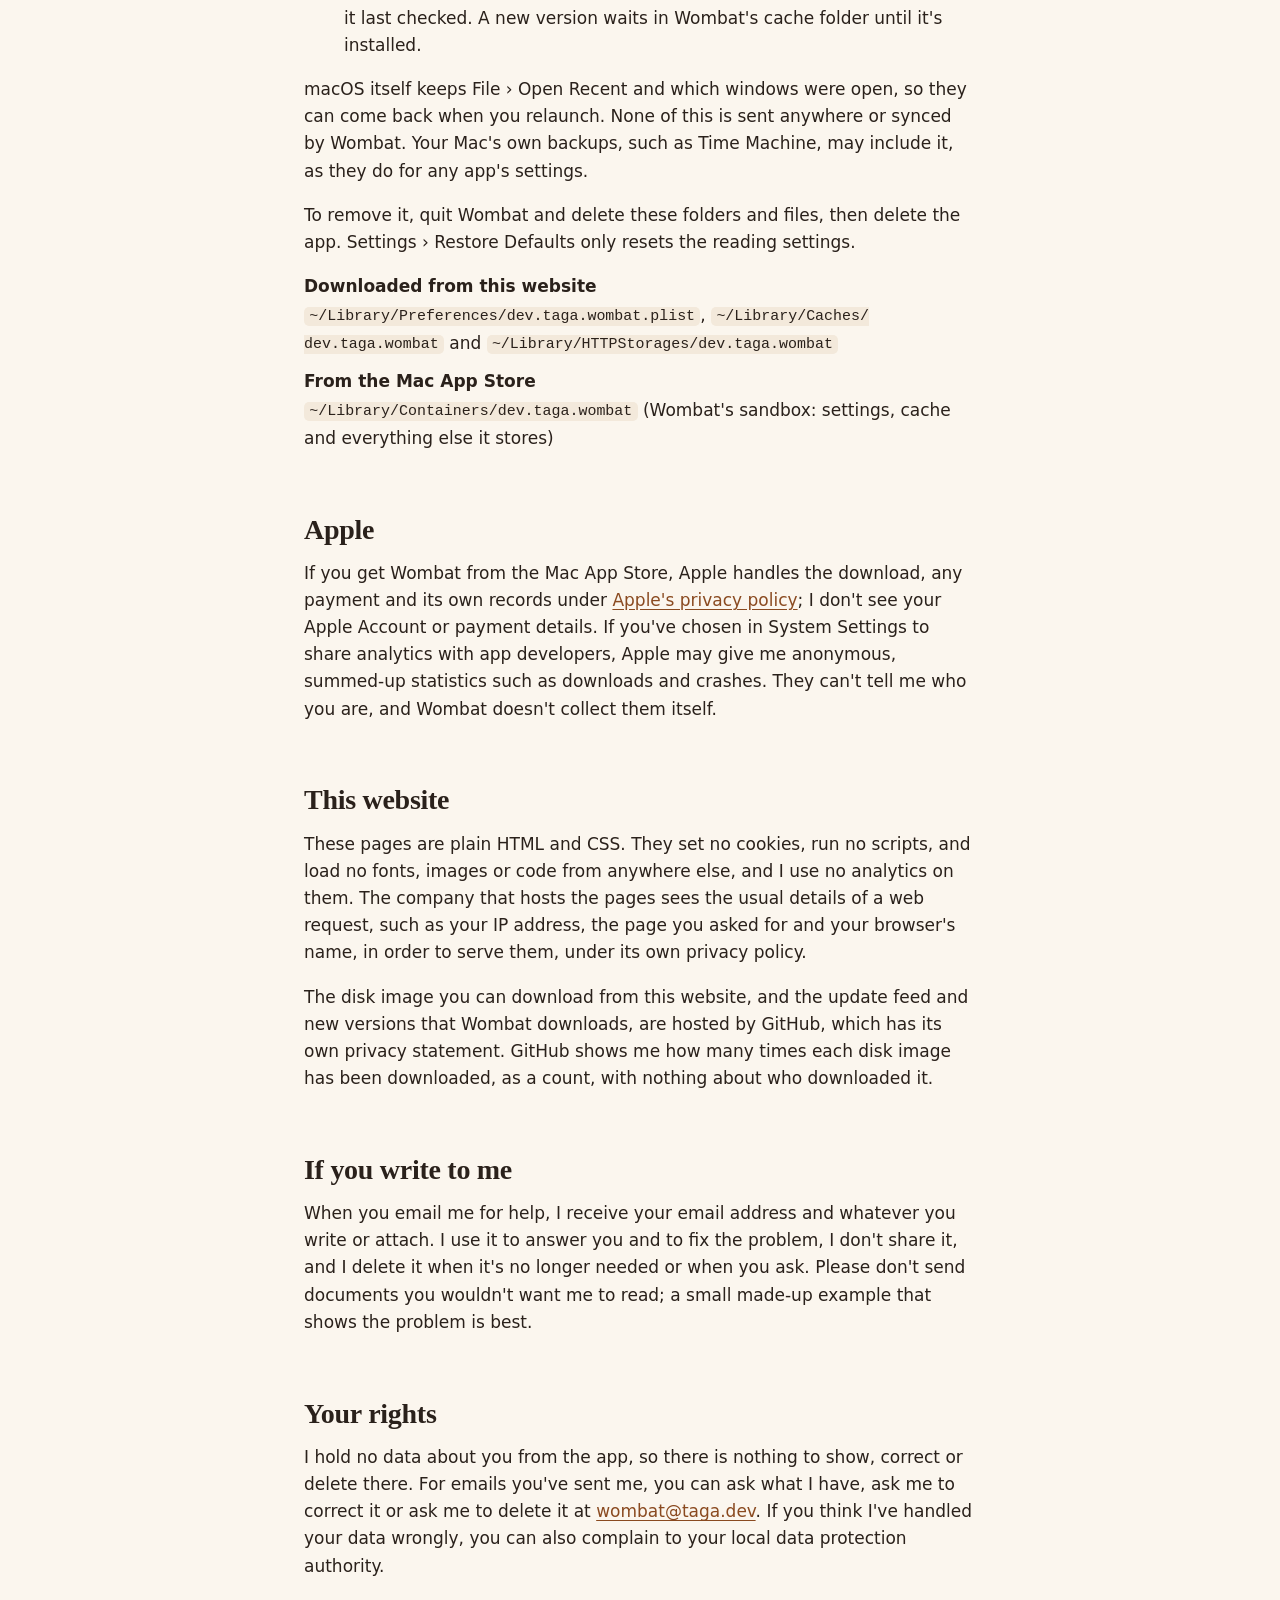
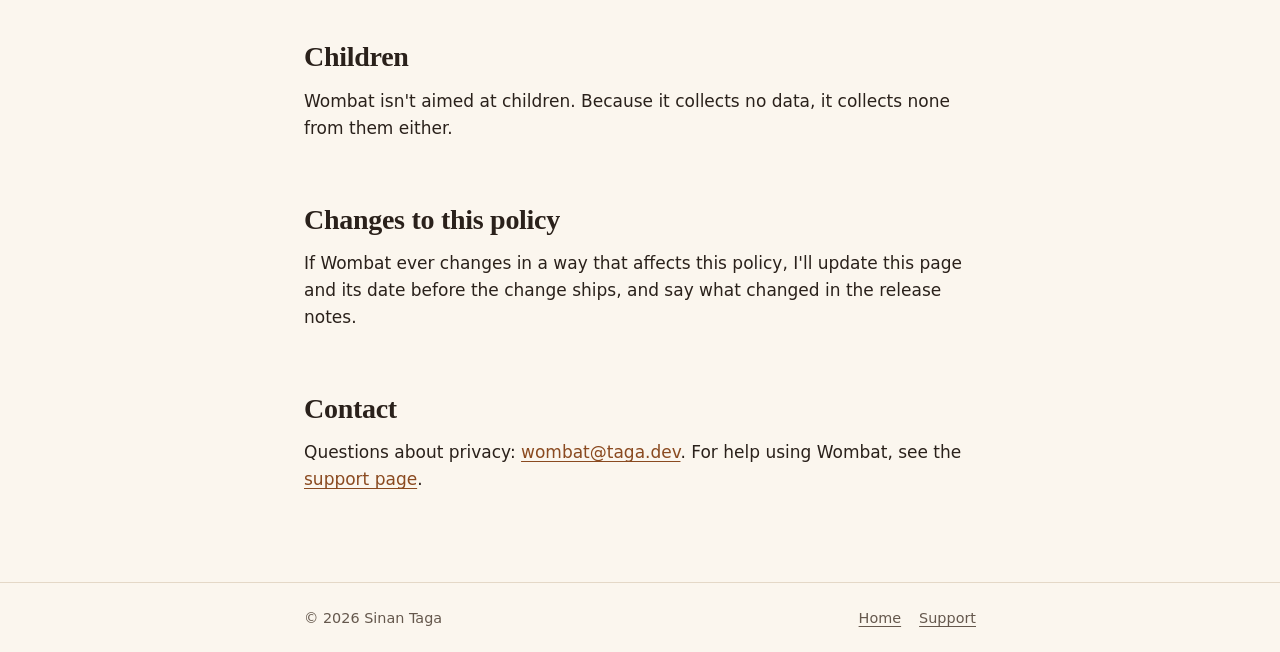
==== commit a39ec206: "Site from md-viewer 76254ce" ====
--- a/privacy.html
+++ b/privacy.html
@@ -51,8 +51,8 @@
     <p>Because I receive no data from Wombat, I have nothing to sell, share or lose.</p>
 
     <h2 id="documents">Your documents</h2>
-    <p>Wombat opens the Markdown files and folders you choose: through File &rsaquo; Open, by dropping them on its window or Dock icon, from Finder, or when you press Space on a file for Quick Look. It reads them on your Mac to draw them, and that is all it does with them. It is a viewer, so it never changes your files. If you use Export as PDF or Export as HTML, the new file is written where you choose in the save panel.</p>
-    <p>Markdown you paste, or copy from a document, is only used for what you asked: pasted text is shown in a window and isn't written to disk by Wombat, and what you copy goes to the clipboard for the app you paste into.</p>
+    <p>Wombat opens the Markdown files and folders you choose: through File &rsaquo; Open, by dropping them on its window or Dock icon, from Finder, or when you press Space on a file for Quick Look. It reads them on your Mac to draw them, and that is all it does with them. It is a viewer, so it never changes your files. If you use Export as PDF or Export as HTML, or save pasted Markdown with File &rsaquo; Save…, the new file is written where you choose in the save panel.</p>
+    <p>Markdown you paste, or copy from a document, is only used for what you asked: pasted text is shown in a window and is written to disk only if you save it with File &rsaquo; Save…, and what you copy goes to the clipboard for the app you paste into.</p>
 
     <h2 id="images">Images from the internet</h2>
     <p>A Markdown file can point to an image on the web, such as the badges at the top of a README. When a document does, Wombat downloads that image straight from the server the document names, in the app and in Quick Look. That server sees what any server sees when a Mac asks it for a file: your IP address, the address of the image, and basic details of the request such as the app's name and your macOS version. I don't see any of it and I don't run those servers; whoever does has their own privacy policy.</p>
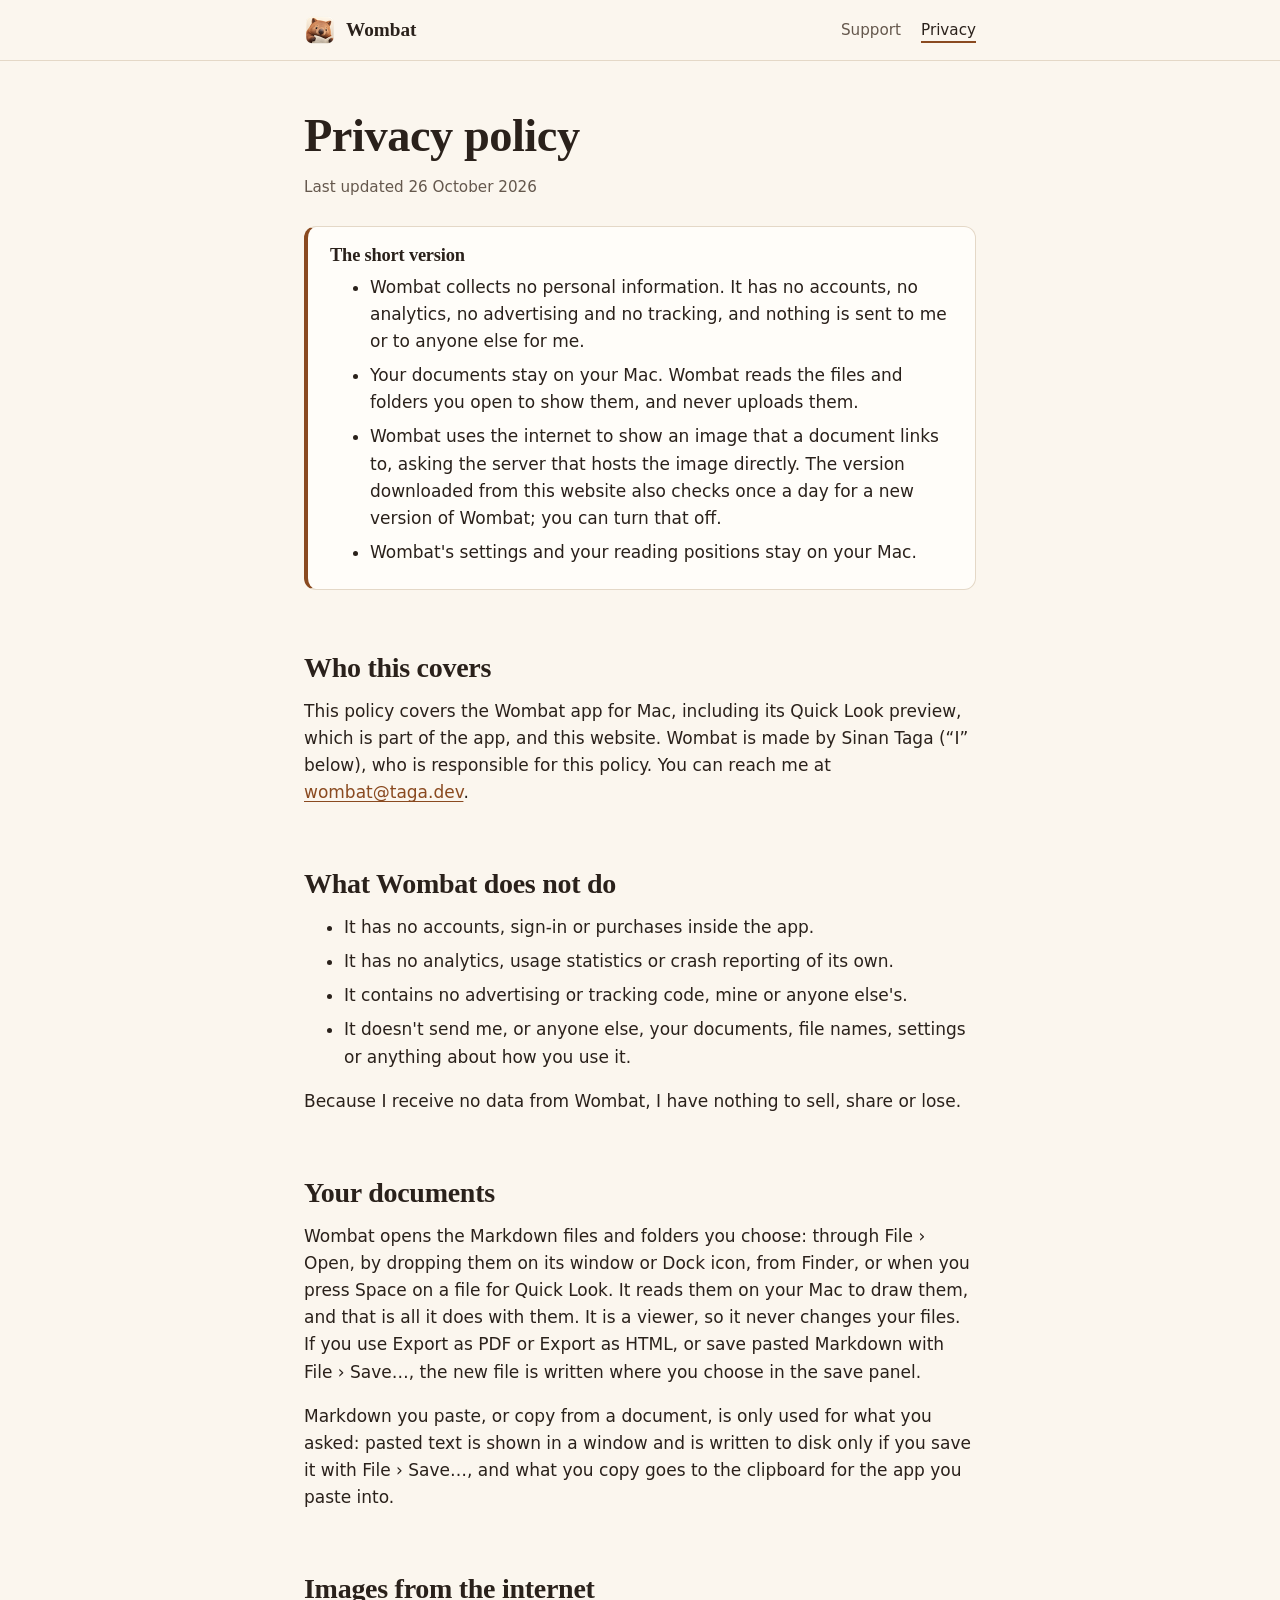
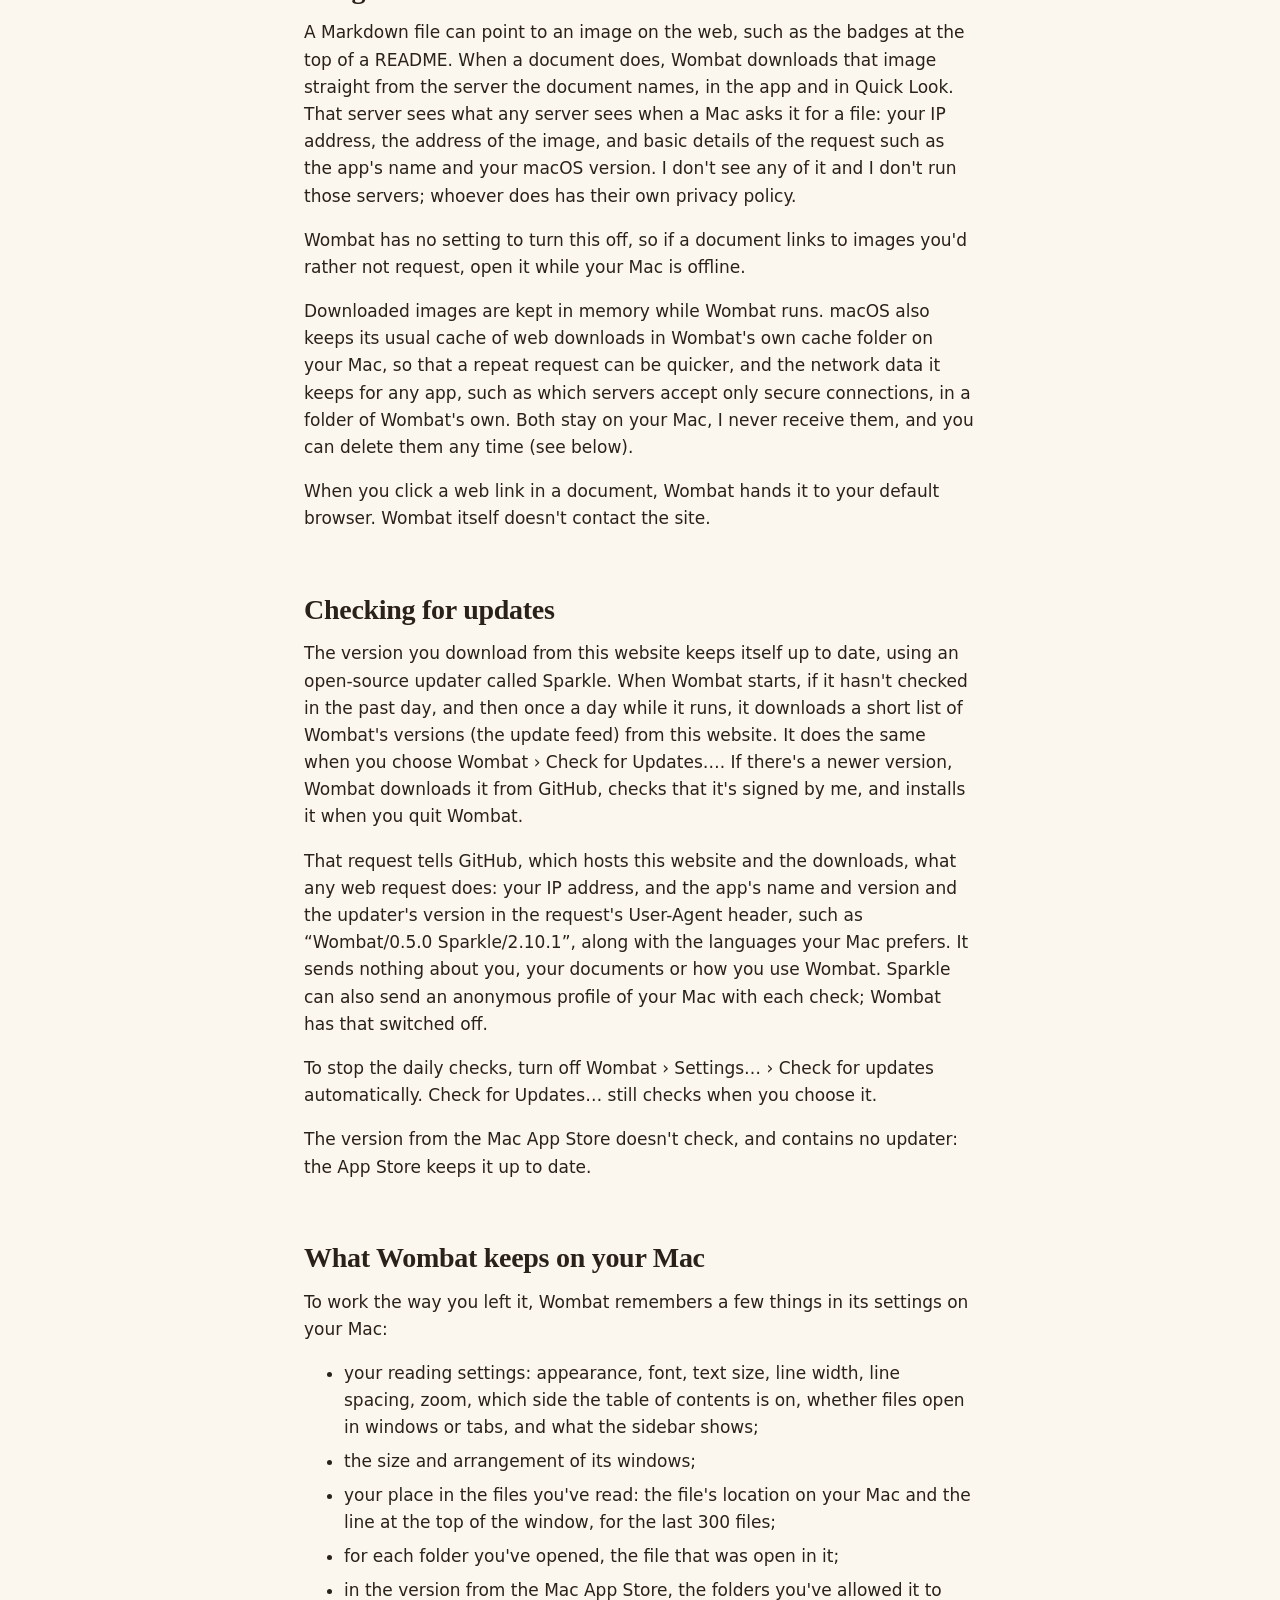
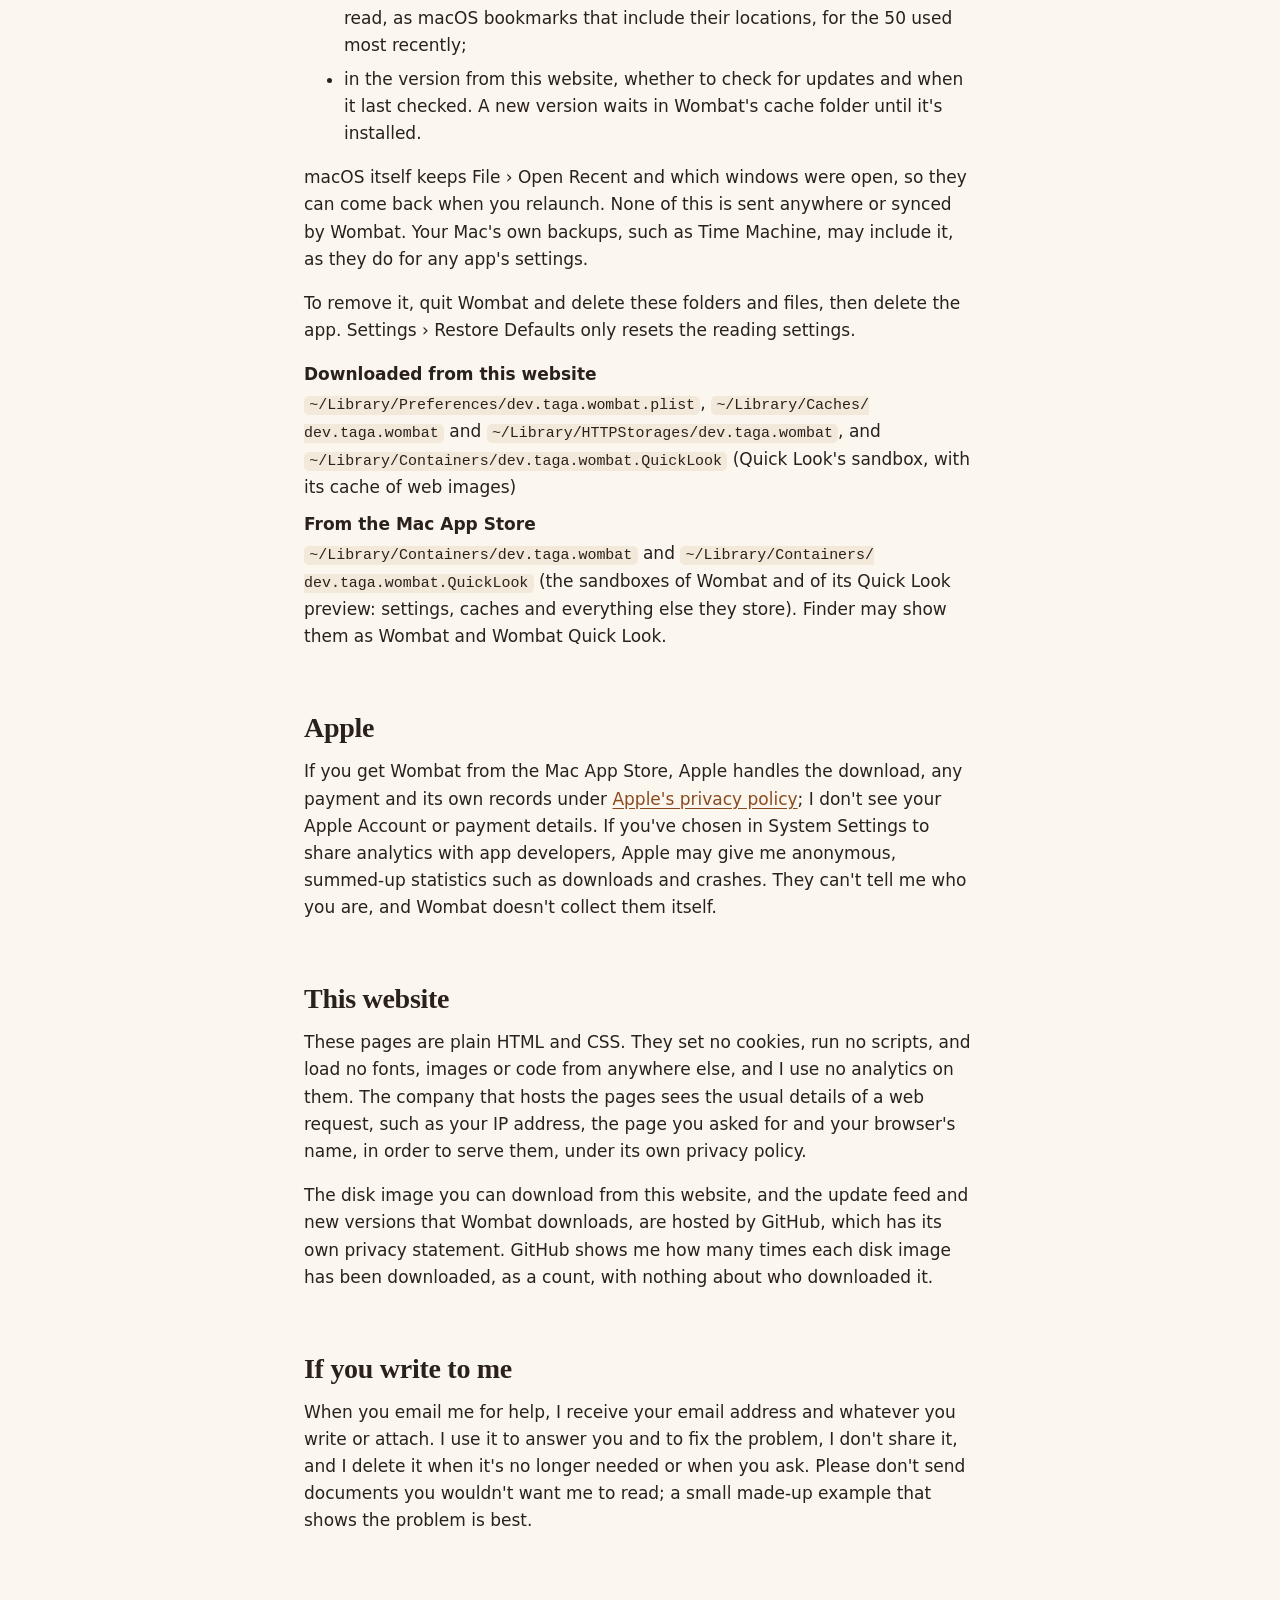
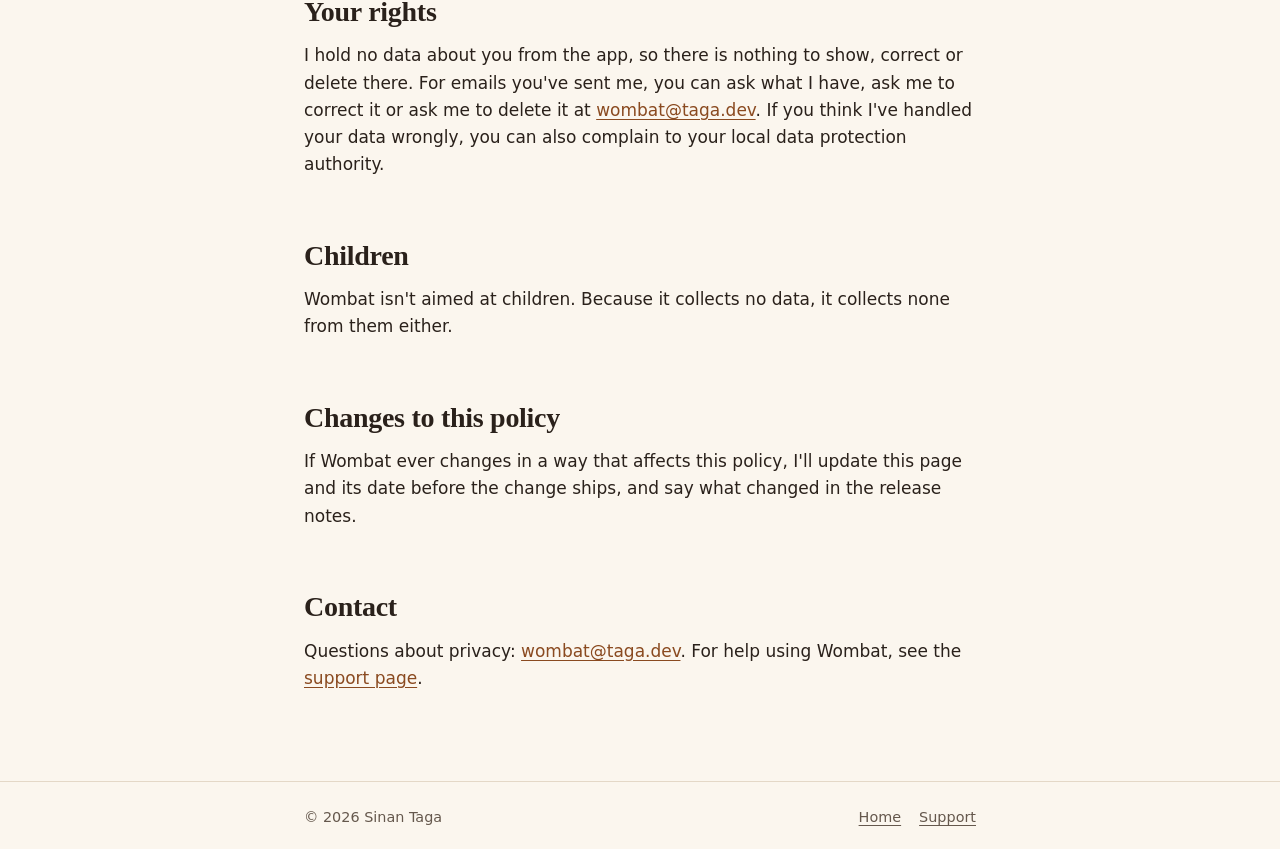
==== commit 603fc504: "Site from md-viewer fdba6bd" ====
--- a/privacy.html
+++ b/privacy.html
@@ -73,16 +73,17 @@
       <li>the size and arrangement of its windows;</li>
       <li>your place in the files you've read: the file's location on your Mac and the line at the top of the window, for the last 300 files;</li>
       <li>for each folder you've opened, the file that was open in it;</li>
+      <li>in the version from the Mac App Store, the folders you've allowed it to read, as macOS bookmarks that include their locations, for the 50 used most recently;</li>
       <li>in the version from this website, whether to check for updates and when it last checked. A new version waits in Wombat's cache folder until it's installed.</li>
     </ul>
     <p>macOS itself keeps File &rsaquo; Open Recent and which windows were open, so they can come back when you relaunch. None of this is sent anywhere or synced by Wombat. Your Mac's own backups, such as Time Machine, may include it, as they do for any app's settings.</p>
     <p>To remove it, quit Wombat and delete these folders and files, then delete the app. Settings &rsaquo; Restore Defaults only resets the reading settings.</p>
-    <!-- Bundle IDs and paths below must match the shipped builds. If the App Store build uses another bundle ID, update them. -->
+    <!-- Bundle IDs and paths below must match the shipped builds: dev.taga.wombat for the app and dev.taga.wombat.QuickLook for its Quick Look extension. If either changes, update them. -->
     <dl class="paths">
       <dt>Downloaded from this website</dt>
-      <dd><code>~/Library/<wbr>Preferences/<wbr>dev.taga.wombat.plist</code>, <code>~/Library/<wbr>Caches/<wbr>dev.taga.wombat</code> and <code>~/Library/<wbr>HTTPStorages/<wbr>dev.taga.wombat</code></dd>
+      <dd><code>~/Library/<wbr>Preferences/<wbr>dev.taga.wombat.plist</code>, <code>~/Library/<wbr>Caches/<wbr>dev.taga.wombat</code> and <code>~/Library/<wbr>HTTPStorages/<wbr>dev.taga.wombat</code>, and <code>~/Library/<wbr>Containers/<wbr>dev.taga.wombat.QuickLook</code> (Quick Look's sandbox, with its cache of web images)</dd>
       <dt>From the Mac App Store</dt>
-      <dd><code>~/Library/<wbr>Containers/<wbr>dev.taga.wombat</code> (Wombat's sandbox: settings, cache and everything else it stores)</dd>
+      <dd><code>~/Library/<wbr>Containers/<wbr>dev.taga.wombat</code> and <code>~/Library/<wbr>Containers/<wbr>dev.taga.wombat.QuickLook</code> (the sandboxes of Wombat and of its Quick Look preview: settings, caches and everything else they store). Finder may show them as Wombat and Wombat Quick Look.</dd>
     </dl>
 
     <h2 id="apple">Apple</h2>
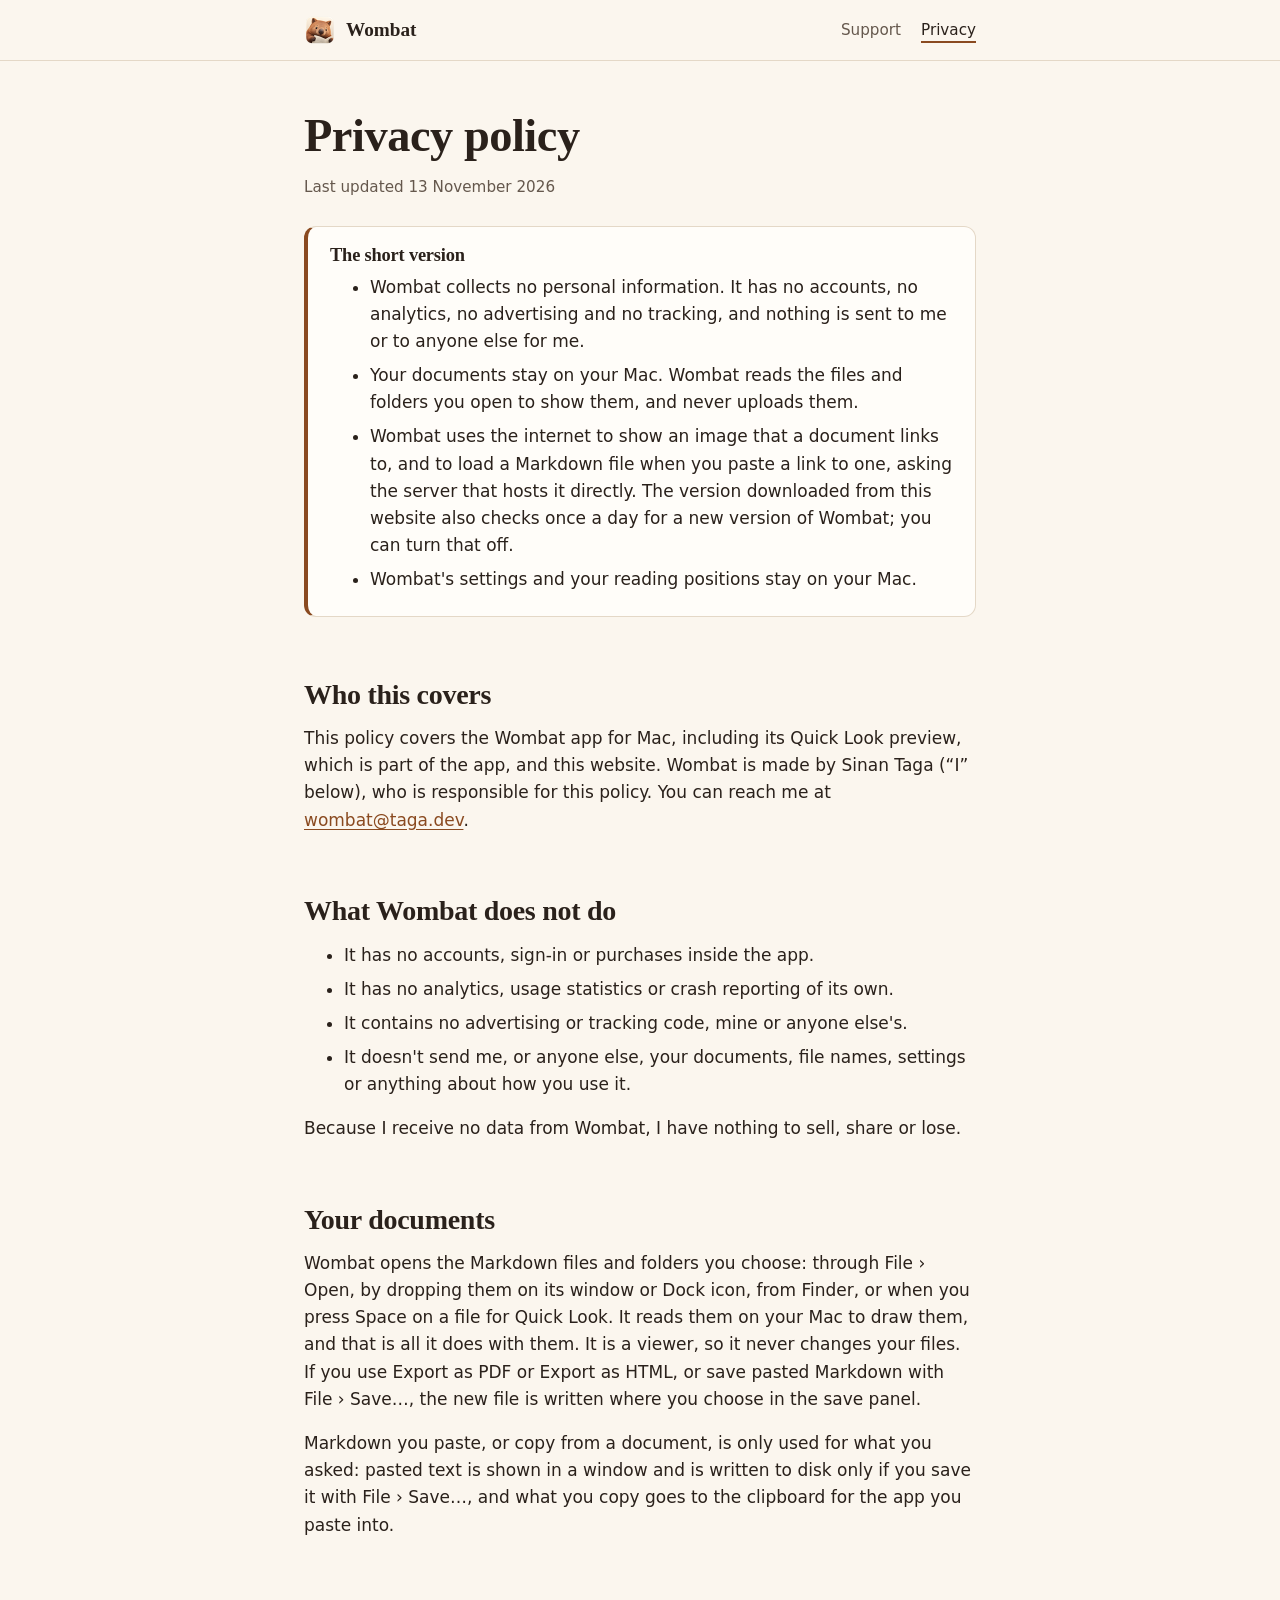
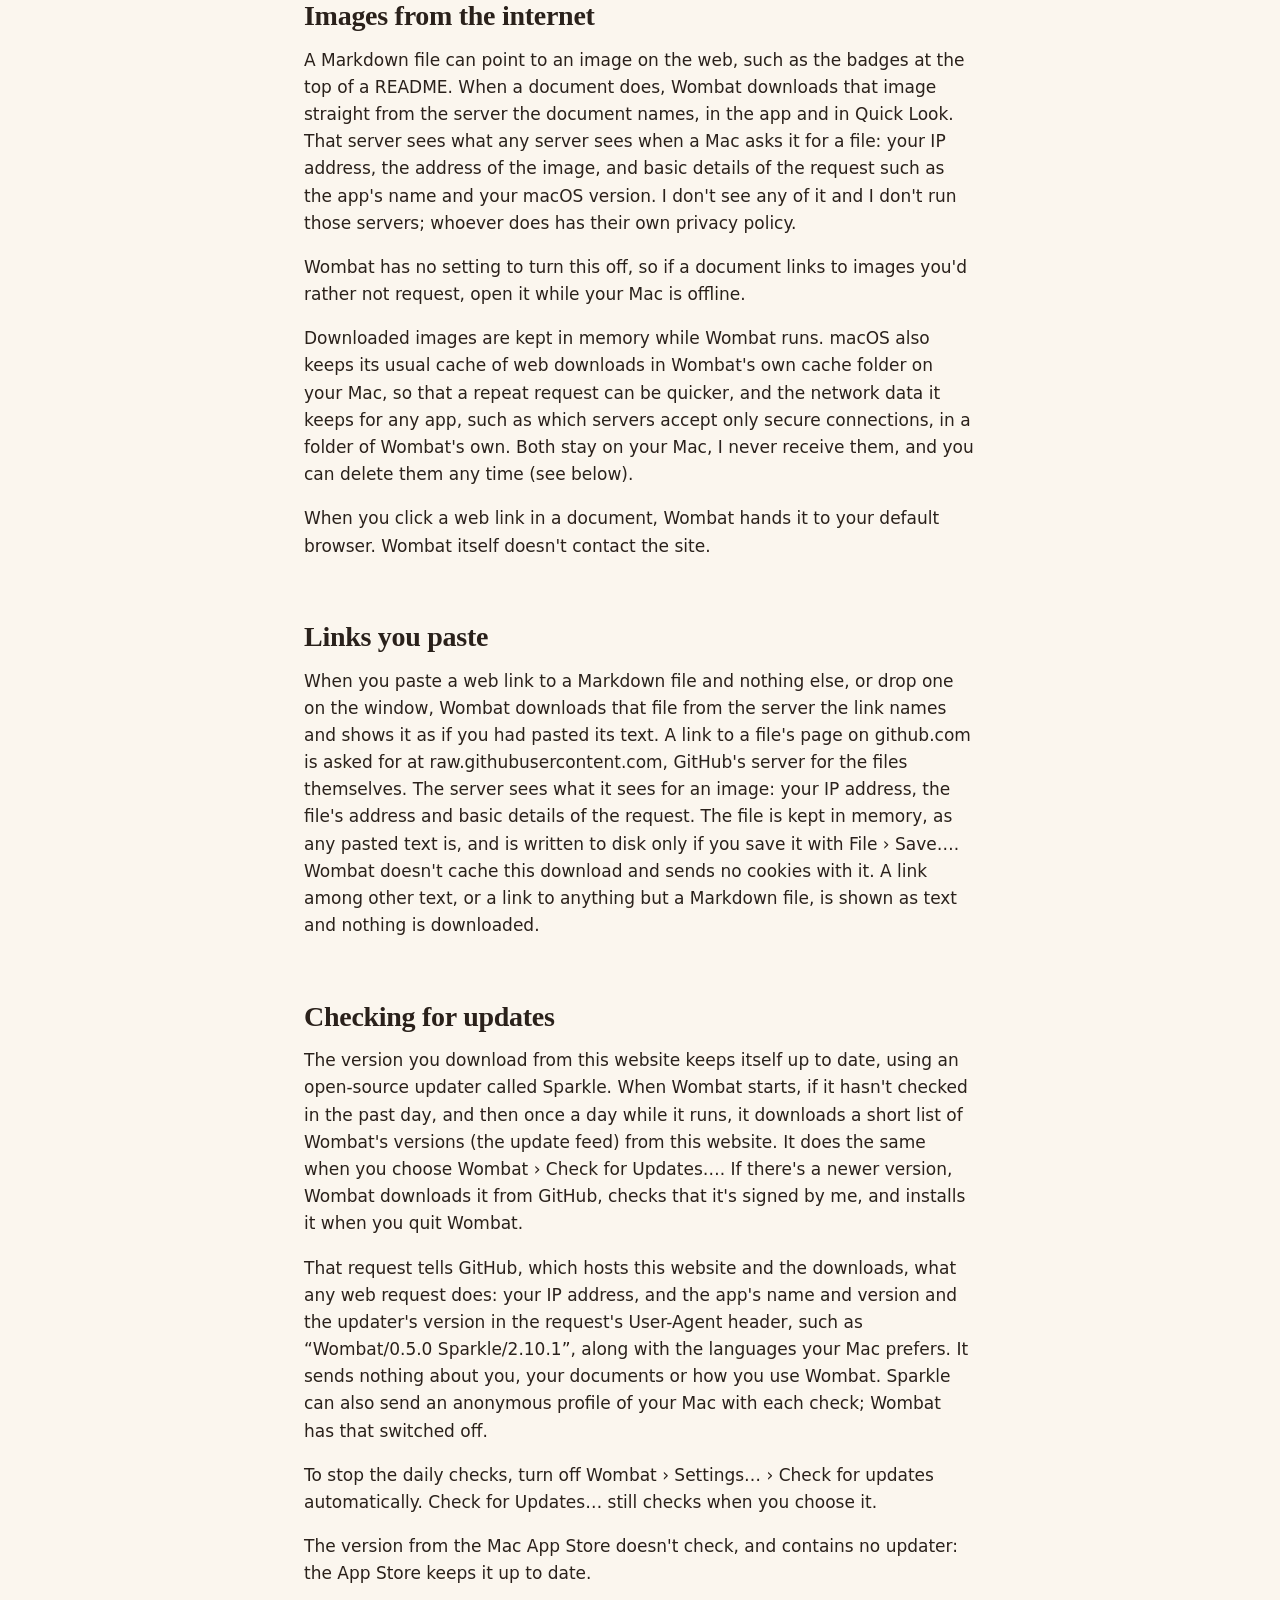
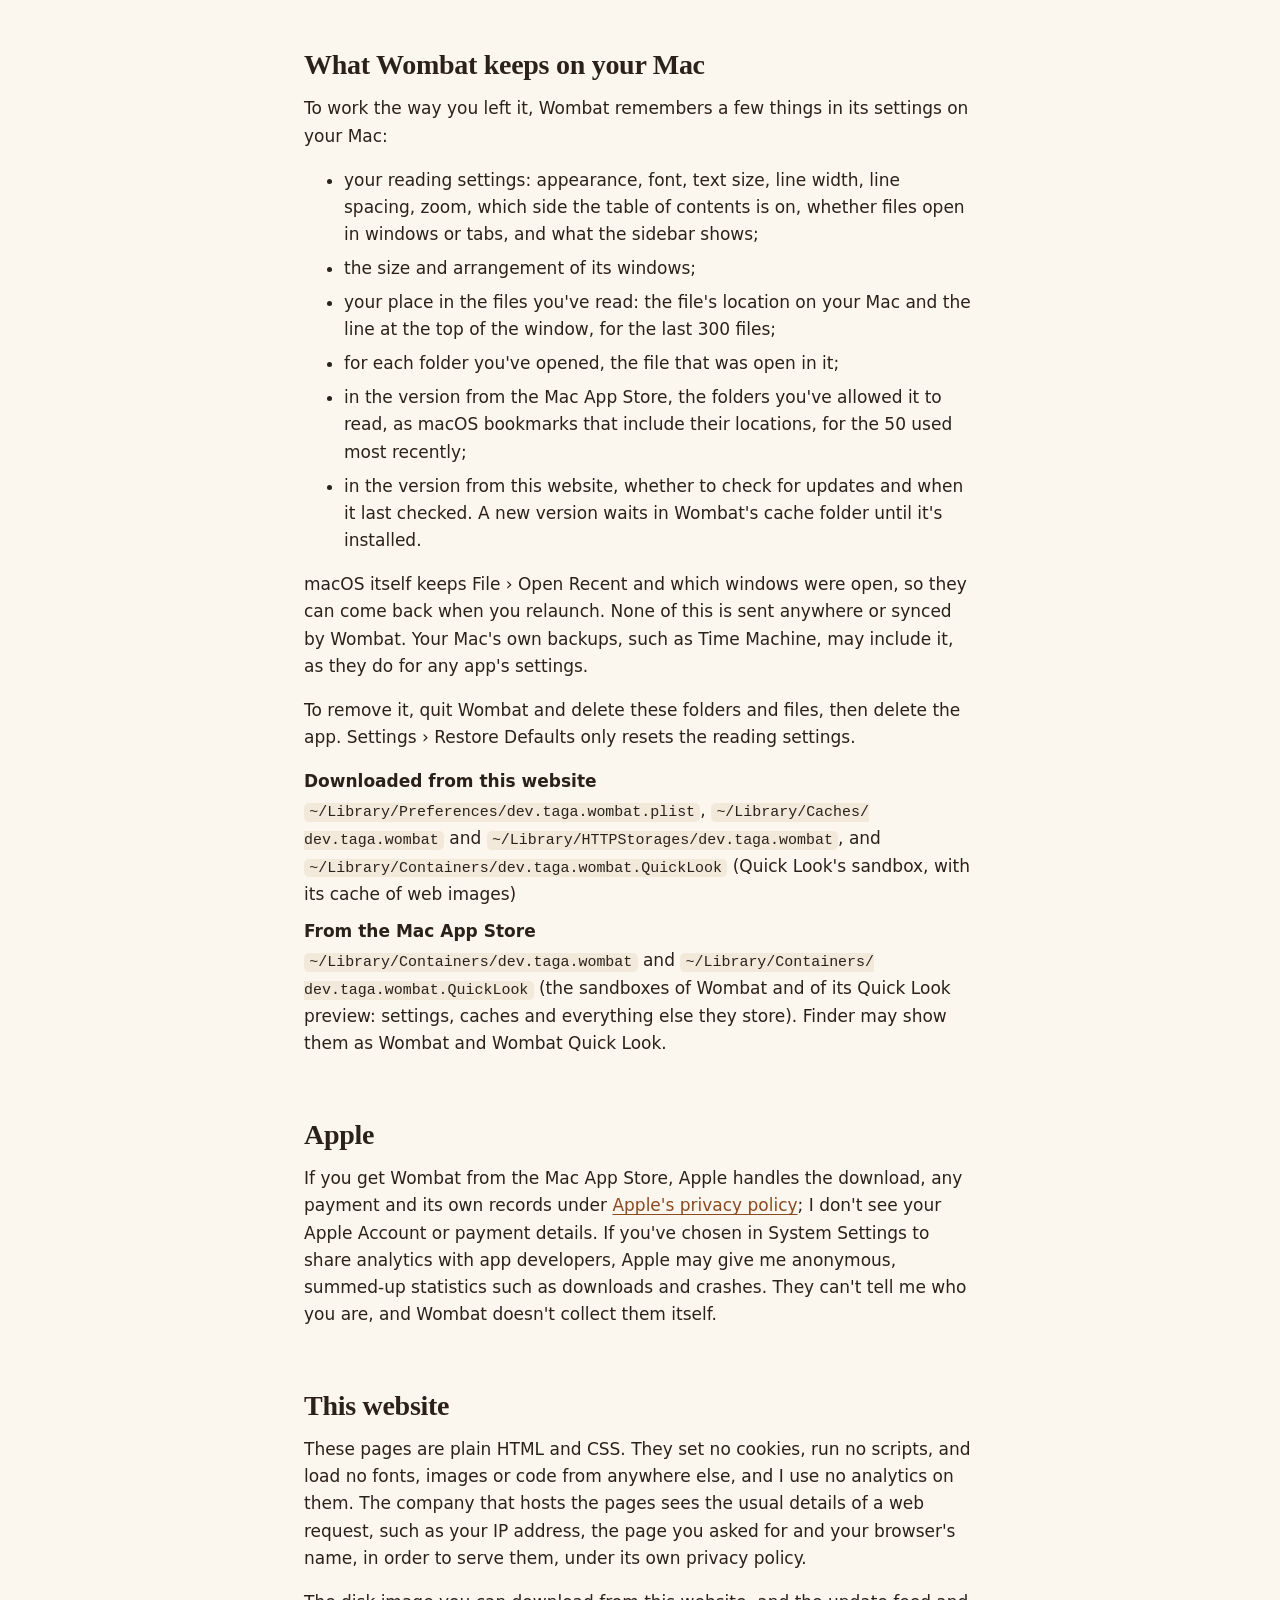
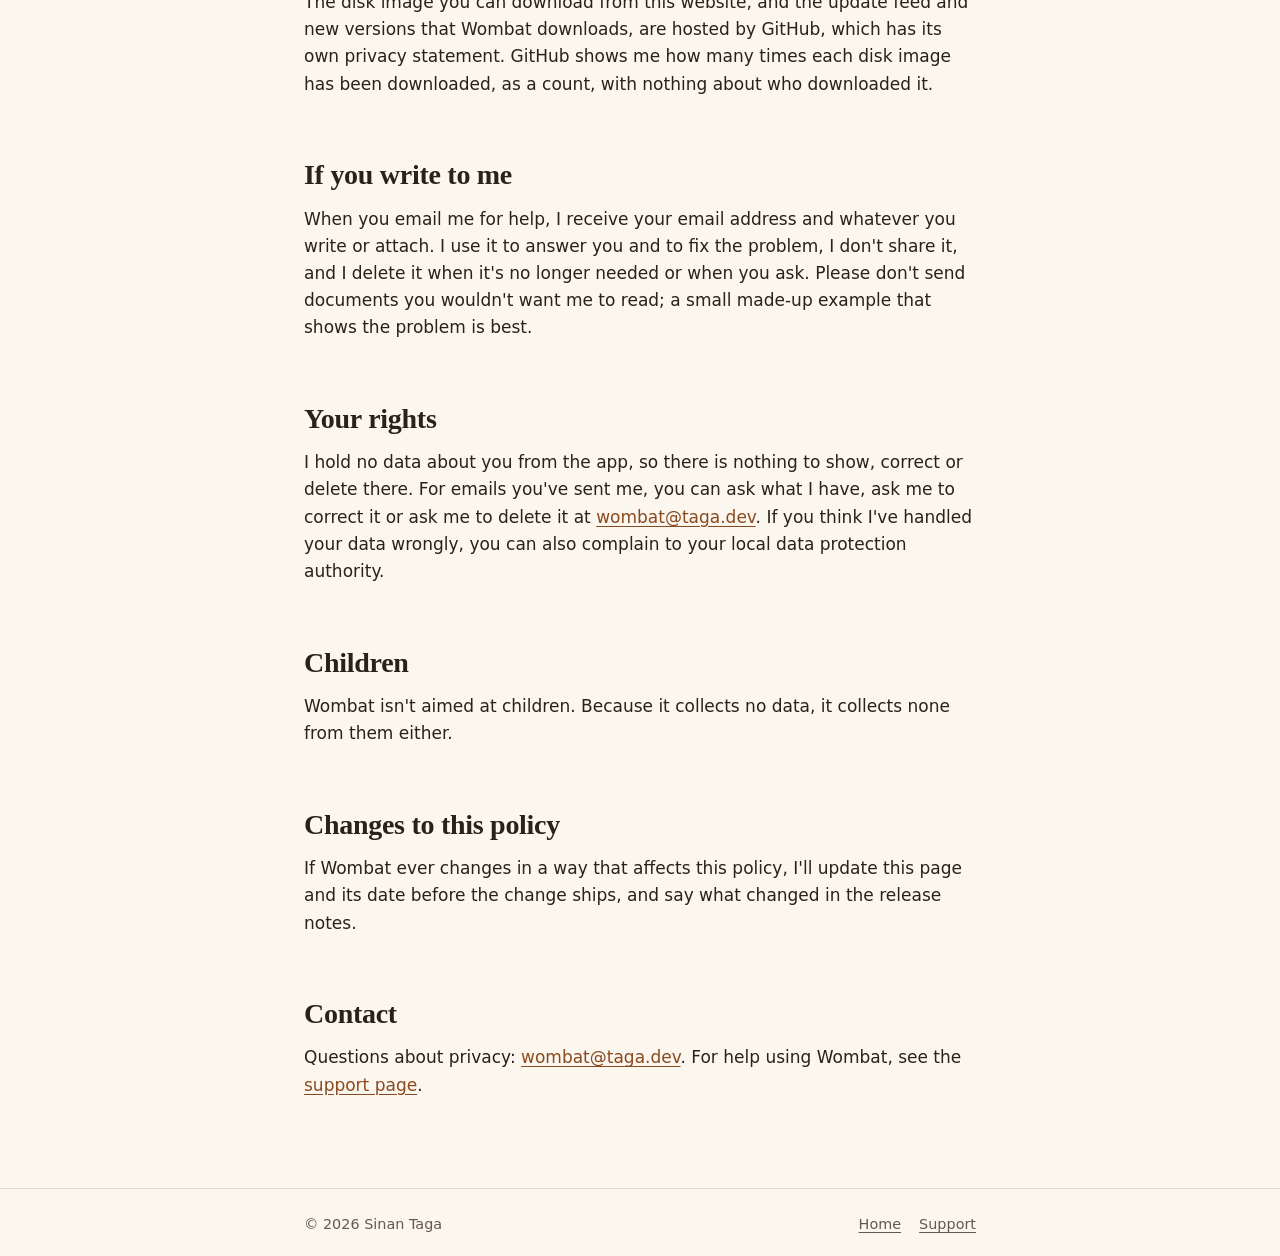
==== commit 7f50b6b4: "Site from md-viewer ed829bb" ====
--- a/privacy.html
+++ b/privacy.html
@@ -26,14 +26,14 @@
 <main class="page">
   <div class="wrap">
     <h1>Privacy policy</h1>
-    <p class="meta">Last updated <time datetime="2026-10-26">26 October 2026</time></p>
+    <p class="meta">Last updated <time datetime="2026-11-13">13 November 2026</time></p>
 
     <div class="summary">
       <h2>The short version</h2>
       <ul>
         <li>Wombat collects no personal information. It has no accounts, no analytics, no advertising and no tracking, and nothing is sent to me or to anyone else for me.</li>
         <li>Your documents stay on your Mac. Wombat reads the files and folders you open to show them, and never uploads them.</li>
-        <li>Wombat uses the internet to show an image that a document links to, asking the server that hosts the image directly. The version downloaded from this website also checks once a day for a new version of Wombat; you can turn that off.</li>
+        <li>Wombat uses the internet to show an image that a document links to, and to load a Markdown file when you paste a link to one, asking the server that hosts it directly. The version downloaded from this website also checks once a day for a new version of Wombat; you can turn that off.</li>
         <li>Wombat's settings and your reading positions stay on your Mac.</li>
       </ul>
     </div>
@@ -59,6 +59,9 @@
     <p>Wombat has no setting to turn this off, so if a document links to images you'd rather not request, open it while your Mac is offline.</p>
     <p>Downloaded images are kept in memory while Wombat runs. macOS also keeps its usual cache of web downloads in Wombat's own cache folder on your Mac, so that a repeat request can be quicker, and the network data it keeps for any app, such as which servers accept only secure connections, in a folder of Wombat's own. Both stay on your Mac, I never receive them, and you can delete them any time (see below).</p>
     <p>When you click a web link in a document, Wombat hands it to your default browser. Wombat itself doesn't contact the site.</p>
+
+    <h2 id="links">Links you paste</h2>
+    <p>When you paste a web link to a Markdown file and nothing else, or drop one on the window, Wombat downloads that file from the server the link names and shows it as if you had pasted its text. A link to a file's page on github.com is asked for at raw.githubusercontent.com, GitHub's server for the files themselves. The server sees what it sees for an image: your IP address, the file's address and basic details of the request. The file is kept in memory, as any pasted text is, and is written to disk only if you save it with File &rsaquo; Save…. Wombat doesn't cache this download and sends no cookies with it. A link among other text, or a link to anything but a Markdown file, is shown as text and nothing is downloaded.</p>
 
     <h2 id="updates">Checking for updates</h2>
     <p>The version you download from this website keeps itself up to date, using an open-source updater called Sparkle. When Wombat starts, if it hasn't checked in the past day, and then once a day while it runs, it downloads a short list of Wombat's versions (the update feed) from this website. It does the same when you choose Wombat &rsaquo; Check for Updates…. If there's a newer version, Wombat downloads it from GitHub, checks that it's signed by me, and installs it when you quit Wombat.</p>
